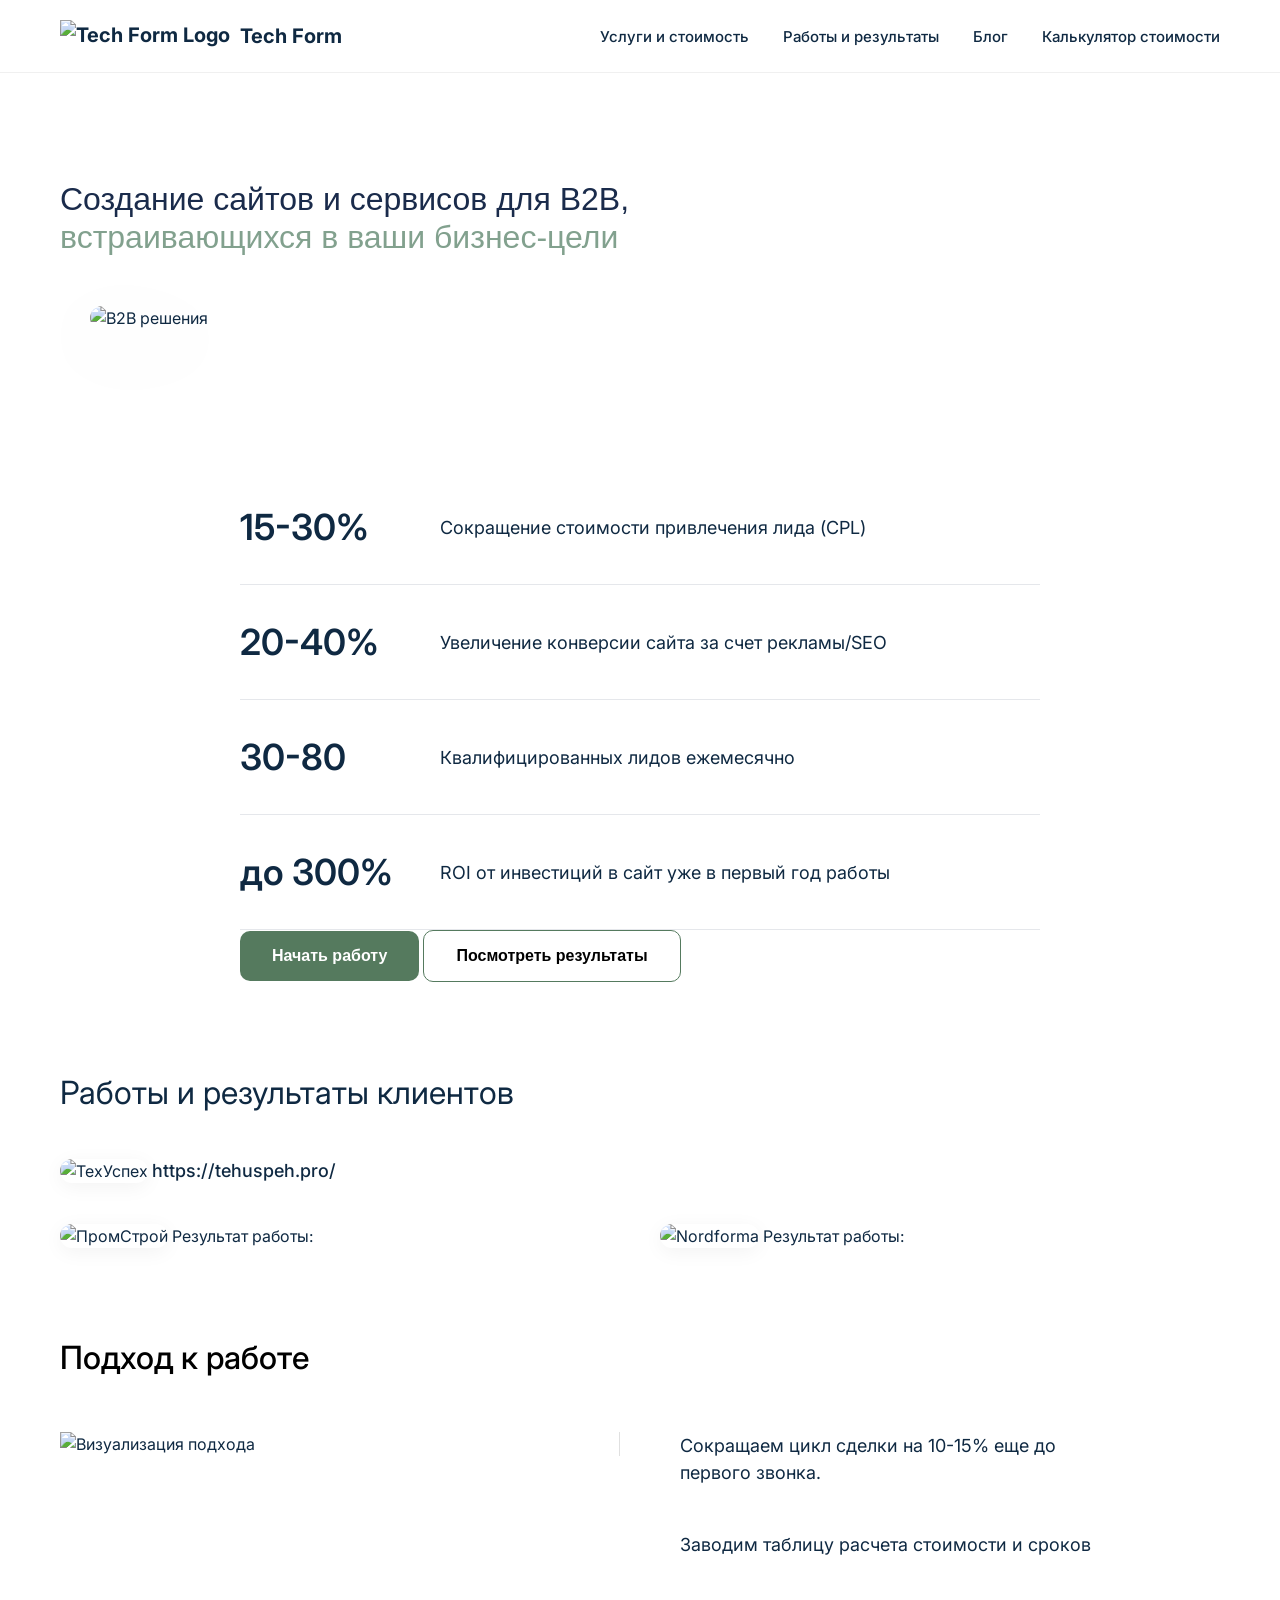
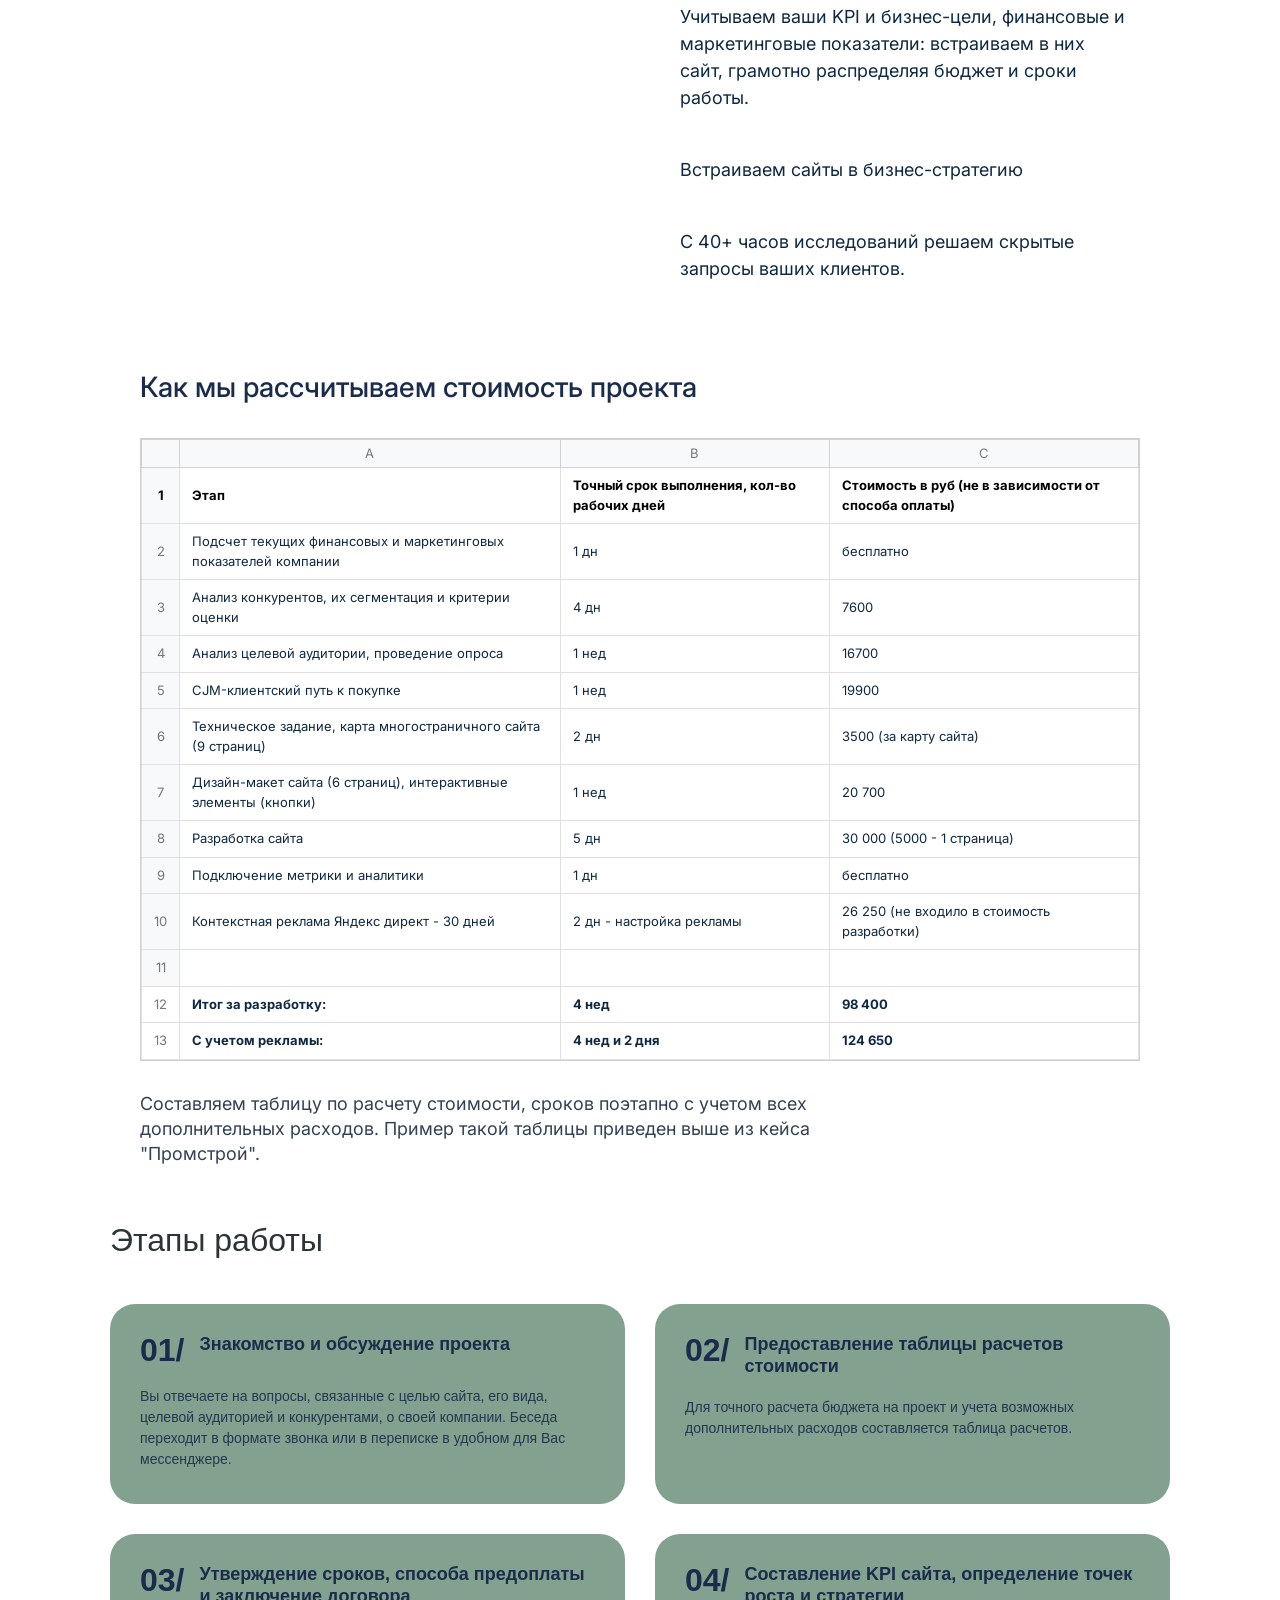
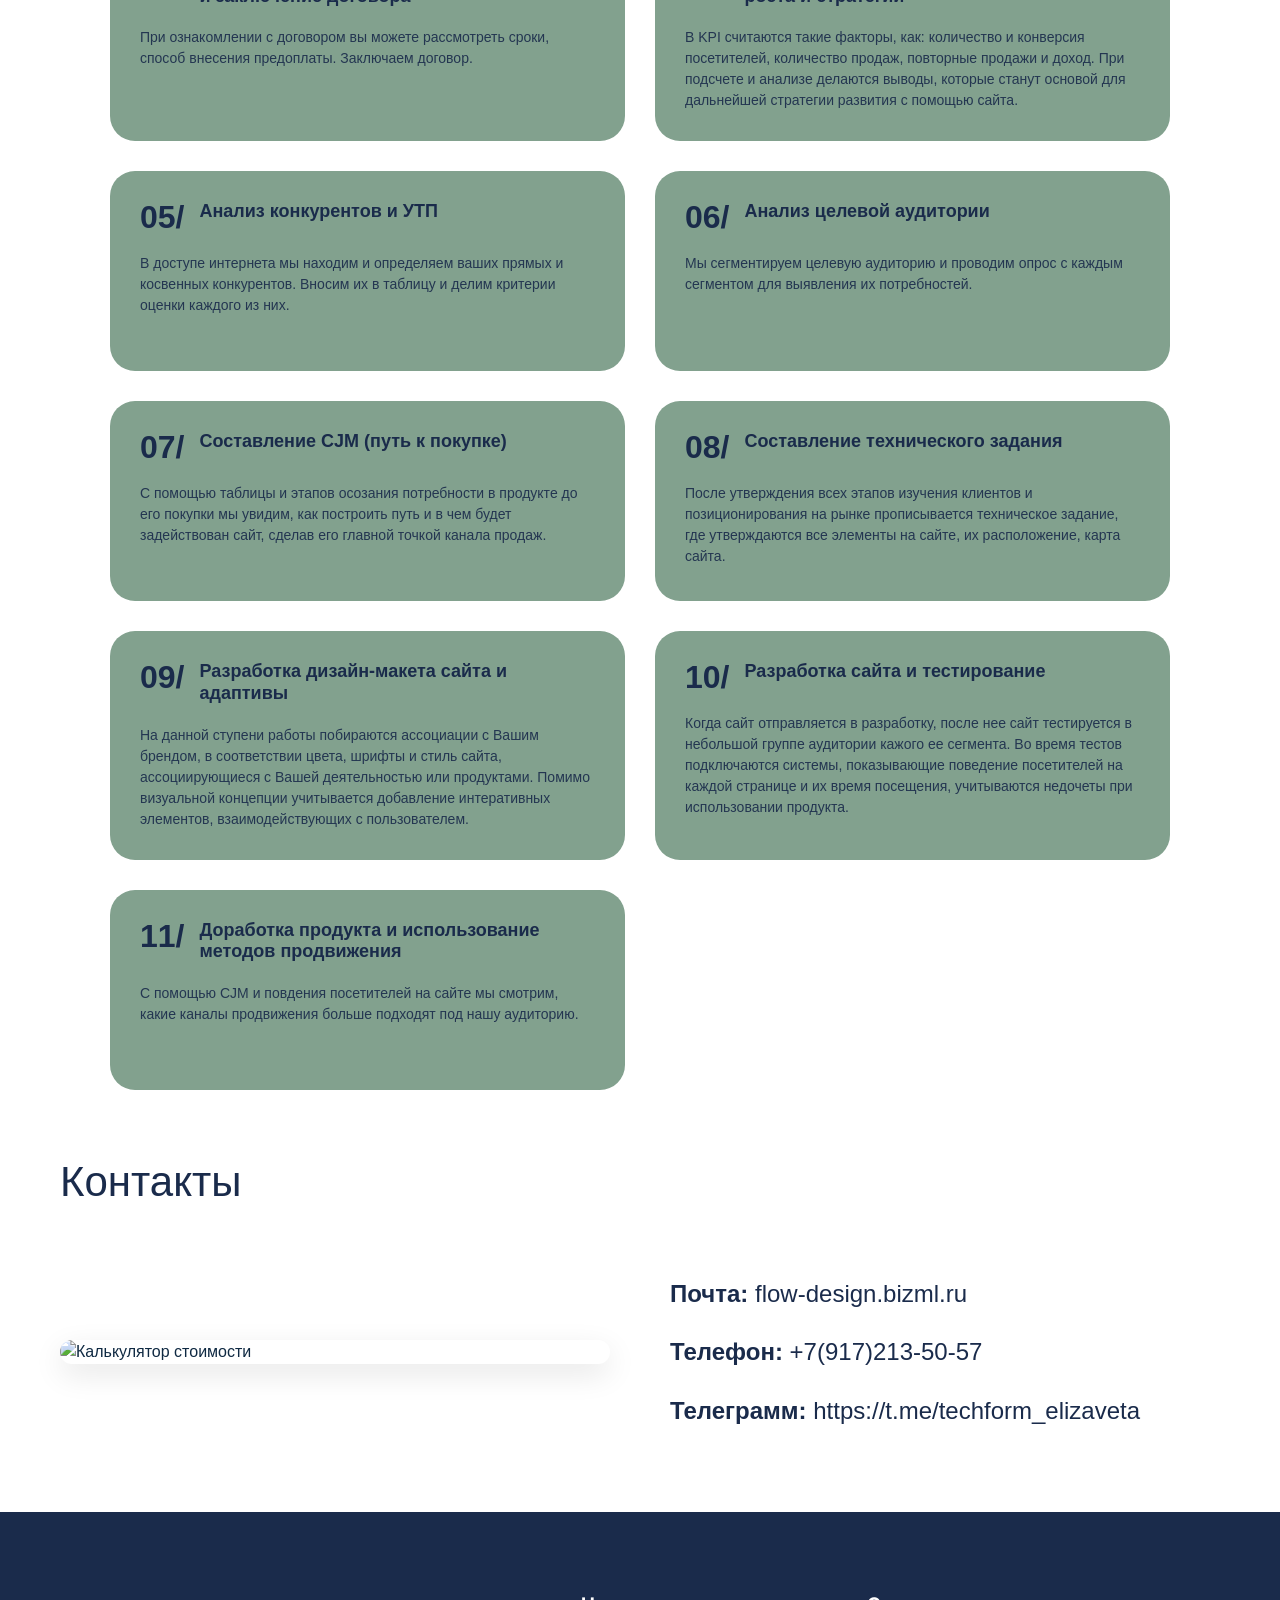
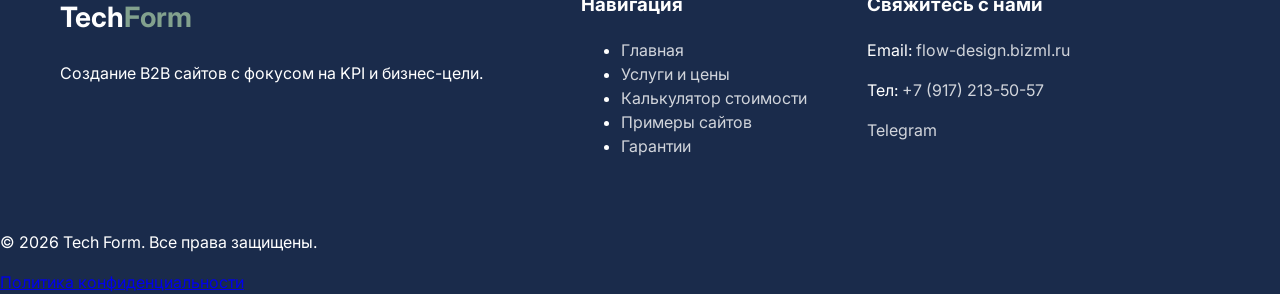
==== index.html @ 0932ffc0 "index.html" ====
<!DOCTYPE html>
<html lang="ru">
<head>
  <meta charset="UTF-8" />
  <meta name="viewport" content="width=device-width, initial-scale=1.0" />
  <meta name="description" content="Создание B2B сайтов с фокусом на KPI и бизнес-цели" />
  <title>Tech Form — B2B сайты</title>

  <!-- Шрифты -->
  <link href="https://fonts.googleapis.com/css2?family=Inter:wght@400;500;600;700&display=swap" (https://fonts.googleapis.com/css2?family=Inter:wght@400;500;600;700&display=swap") rel="stylesheet">

<style>

/* ============================= */
/* БАЗОВЫЕ СТИЛИ */
/* ============================= */

* {
    box-sizing: border-box;
} 

body {
    margin: 0;
    font-family: 'Inter', sans-serif;
    color: #0f2942;
    line-height: 1.5;
}

.container {
    max-width: 1200px;
    margin: 0 auto;
    padding: 0 20px;
}

/* ============================= */
/* HEADER */
/* ============================= */

.header {
    padding: 20px 0;
    border-bottom: 1px solid #f0f0f0;
}

.header-inner {
    display: flex;
    justify-content: space-between;
    align-items: center;
}

.logo {
    display: flex;
    align-items: center;
    gap: 10px;
    font-weight: 700;
    font-size: 20px;
}

.logo img {
    height: 32px;
}

.nav a {
    margin-left: 30px;
    text-decoration: none;
    color: #0f2942;
    font-size: 15px;
    font-weight: 500;
}

/* ============================= */
/* HERO */
/* ============================= */
/* Стили секции B2B */
.b2b-promo {
    padding: 80px 0;
    background-color: #ffffff; /* Чистый белый фон для акцента на контенте */
    text-align: left; /* Центрируем и текст, и картинку */
}

.container {
    max-width: 1200px;
    margin: 0 auto;
    padding: 0 20px;
}

/* Стили заголовка */
.b2b-title {
    font-family: 'Segoe UI', Roboto, Helvetica, Arial, sans-serif;
    font-size: 32px; /* Крупный, уверенный шрифт */
    font-weight: 400;
    line-height: 1.2;
    color: #1a2b4b; /* Наш основной темно-синий цвет */
    margin-bottom: 50px; /* Отступ до картинки */
    max-width: 1000px;
    
}

/* Выделение части заголовка цветом */
.b2b-title span {
    color: #82a18e; /* Акцентный приглушенный зеленый */
}

/* Контейнер для изображения */
.b2b-visual {
    width: 100%;
    max-width: 1100px;
    margin: 0 auto;
    /* Добавляем легкую анимацию появления */
    animation: fadeInUp 1s ease-out;
}

.b2b-visual img {
    width: 100%;
    height: auto;
    display: block;
    border-radius: 20px; /* Мягкое скругление углов */
    /* Эффект парения (по желанию) */
    filter: drop-shadow(0 20px 40px rgba(26, 43, 75, 0.1));
}

/* Анимация появления */
@keyframes fadeInUp {
    from {
        opacity: 0;
        transform: translateY(30px);
    }
    to {
        opacity: 1;
        transform: translateY(0);
    }
}

/* Адаптивность для планшетов и мобильных */
@media (max-width: 992px) {
    .b2b-title {
        font-size: 42px;
    }
}

@media (max-width: 768px) {
    .b2b-promo {
        padding: 50px 0;
    }
    
    .b2b-title {
        font-size: 30px;
        margin-bottom: 30px;
    }
    
    .b2b-visual {
        max-width: 100%;
    }
}


/* ============================= */
/* BUTTONS */
/* ============================= */

.btn {
    padding: 16px 32px;
    border-radius: 10px;
    font-size: 16px;
    font-weight: 600;
    cursor: pointer;
    border: none;
    transition: 0.3s;
}

.btn-primary {
    background-color: #557a5e;
    color: #fff;
}

.btn-secondary {
    background: transparent;
    border: 1px solid #557a5e;
}

.btn:hover {
    opacity: 0.9;
}

/* ============================= */
/* STATS */
/* ============================= */

.stats-block {
    padding: 60px 0;
}

.stats-container {
    max-width: 800px;
    margin: 0 auto;
}

.stats-item {
    display: flex;
    align-items: center;
    padding: 30px 0;
    border-bottom: 1px solid #e5e7eb;
}

.stats-value {
    flex: 0 0 200px;
    font-size: 36px;
    font-weight: 600;
}

.stats-text {
    font-size: 18px;
}

/* ============================= */
/* PORTFOLIO */
/* ============================= */

.portfolio-grid {
    display: grid;
    grid-template-columns: 1fr 1fr;
    gap: 40px;
}

.portfolio-item.full-width {
    grid-column: 1 / span 2;
}

.portfolio-item img {
    width: 100%;
    border-radius: 24px;
    box-shadow: 0 4px 20px rgba(0,0,0,0.05);
}

.portfolio-link {
    text-decoration: none;
    font-weight: 500;
    font-size: 18px;
    color: #0f2942;
}
.approach-section {
    max-width: 1200px;
    margin: 0 auto;
    padding: 60px 20px;
}

.main-title {
    font-size: 32px;
    font-weight: 500;
    margin-bottom: 50px;
    color: #000;
}

/* Контейнер для двух колонок */
.content-container {
    display: grid;
    grid-template-columns: 1fr 1fr; /* Две равные колонки */
    gap: 40px;
    align-items: start;
}

/* Стили левой стороны */
.image-side {
    position: relative;
    overflow: hidden;
    border-right: 1px solid #e0e0e0; /* Разделительная линия как на макете */
    padding-right: 40px;
}

.image-wrapper {
    width: 100%;
}

.image-wrapper img {
    width: 100%;
    height: auto;
    display: block;
    /* Так как исходное фото содержит и текст, и картинку, 
       в реальном проекте здесь был бы сложный коллаж из div-ов. 
       Здесь мы отображаем левую часть вашего кадра */
    object-fit: cover;
}

/* Стили правой стороны */
.text-side {
    display: flex;
    flex-direction: column;
    justify-content: flex-start;
    padding-left: 20px;
    gap: 45px; /* Отступы между блоками текста */
}

.text-item p {
    font-size: 18px;
    margin: 0;
    max-width: 450px;
}

/* Адаптивность для мобильных устройств */
@media (max-width: 768px) {
    .content-container {
        grid-template-columns: 1fr;
    }
    
    .image-side {
        border-right: none;
        border-bottom: 1px solid #e0e0e0;
        padding-right: 0;
        padding-bottom: 30px;
    }
    
    .text-side {
        padding-left: 0;
        padding-top: 20px;
    }
}
.price-calc-section {
    max-width: 1000px;
    margin: 0 auto;
}

.title {
    font-size: 28px;
    font-weight: 500;
    margin-bottom: 30px;
    color: #1a2b4b;
}

/* Обертка для таблицы с прокруткой на мобилках */
.table-wrapper {
    overflow-x: auto;
    margin-bottom: 30px;
    border: 1px solid #d1d1d1;
}

.google-sheet-table {
    width: 100%;
    border-collapse: collapse;
    font-size: 13px;
    background-color: #fff;
}

/* Стили заголовков (буквы A, B, C) */
.sheet-letters th {
    background-color: #f8f9fa;
    border: 1px solid #d1d1d1;
    color: #777;
    font-weight: normal;
    padding: 4px;
    text-align: center;
}

/* Номера строк слева */
.row-number {
    background-color: #f8f9fa;
    border: 1px solid #d1d1d1;
    color: #777;
    text-align: center;
    width: 30px;
}

/* Основные ячейки */
.google-sheet-table td {
    border: 1px solid #e0e0e0;
    padding: 8px 12px;
    vertical-align: middle;
}

/* Первая строка с заголовками этапов */
.header-row td {
    font-weight: bold;
    color: #000;
}

/* Пустая строка */
.empty-row td {
    height: 20px;
}

/* Строки с итогами */
.total-row td {
    background-color: #fff;
}

/* Нижний текст */
.description {
    font-size: 18px;
    line-height: 1.4;
    color: #334155;
    max-width: 700px;
}

/* Адаптивность */
@media (max-width: 600px) {
    .title {
        font-size: 22px;
    }
    .description {
        font-size: 16px;
    }
}
.work-steps {
    max-width: 1100px;
    margin: 50px auto;
    padding: 0 20px;
    font-family: 'Segoe UI', Roboto, sans-serif;
    color: #2d3436;
}

.section-title {
    font-size: 32px;
    font-weight: 400;
    margin-bottom: 40px;
}

/* Сетка карточек */
.steps-grid {
    display: grid;
    grid-template-columns: 1fr 1fr; /* 2 колонки */
    gap: 30px; /* Расстояние между карточками */
}

/* Стиль карточки */
.step-card {
    background-color: #82a18e; /* Цвет из макета */
    border-radius: 25px;
    padding: 30px;
    display: flex;
    flex-direction: column;
    min-height: 200px;
}

/* Заголовок внутри карточки (Номер + Текст) */
.step-header {
    display: flex;
    align-items: flex-start;
    gap: 15px;
    margin-bottom: 20px;
}
.step-number {
    font-size: 32px;
    font-weight: bold;
    line-height: 1;
    color: #1a2b4b; /* Темный цвет для номера */
}

.step-title {
    font-size: 18px;
    font-weight: bold;
    line-height: 1.2;
    margin: 0;
    color: #1a2b4b;
}

/* Описание внутри карточки */
.step-text {
    font-size: 14px;
    line-height: 1.5;
    margin: 0;
    color: #1a2b4b;
    opacity: 0.9;
}

/* Адаптивность для мобильных устройств */
@media (max-width: 850px) {
    .steps-grid {
        grid-template-columns: 1fr; /* 1 колонка на смартфонах */
        gap: 20px;
    }
    
    .section-title {
        font-size: 26px;
        text-align: center;
    }
}
/* ============================= */
/* FOOTER */
/* ============================= */

.main-footer {
    background: #1a2b4b;
    color: #fff;
    padding-top: 60px;
}

.footer-container {
    max-width: 1200px;
    margin: auto;
    padding: 0 20px 40px;
    display: grid;
    grid-template-columns: 2fr 1fr 1.5fr;
    gap: 50px;
}

.footer-logo {
    font-size: 28px;
    font-weight: bold;
}

.footer-logo span {
    color: #82a18e;
}

.footer-section a {
    color: #fff;
    text-decoration: none;
    opacity: 0.8;
}

.footer-section a:hover {
    opacity: 1;
    color: #82a18e;
}

/* ============================= */
/* АДАПТИВ */
/* ============================= */

@media (max-width: 992px) {

    .hero-inner {
        flex-direction: column;
        text-align: center;
    }

    .nav {
        display: none;
    }

    .stats-item {
        flex-direction: column;
        align-items: flex-start;
    }

    .portfolio-grid {
        grid-template-columns: 1fr;
    }

    .portfolio-item.full-width {
        grid-column: auto;
    }

    .footer-container {
        grid-template-columns: 1fr;
        text-align: center;
    }
}
.contacts {
    max-width: 1200px;
    margin: 60px auto;
    padding: 0 20px;
    font-family: 'Segoe UI', Roboto, Helvetica, Arial, sans-serif;
}

/* Заголовок "Контакты" */
.contacts-title {
    font-size: 42px;
    font-weight: 500;
    color: #1a2b4b; /* Темно-синий цвет из макета */
    margin-bottom: 40px;
}

/* Контейнер для фото и текста */
.contacts-container {
    display: flex;
    align-items: center; /* Центрирование по вертикали */
    gap: 60px; /* Расстояние между картинкой и текстом */
}

/* Стили для изображения */
.contacts-image {
    flex: 1; /* Занимает 50% ширины */
}

.contacts-image img {
    width: 100%;
    max-width: 550px;
    height: auto;
    display: block;
    border-radius: 30px; /* Скругление углов как на макете */
    box-shadow: 0 10px 30px rgba(0,0,0,0.1); /* Легкая тень */
}

/* Стили для текстовой части */
.contacts-info {
    flex: 1; /* Занимает 50% ширины */
}

.contacts-info p {
    font-size: 24px;
    color: #1a2b4b;
    margin-bottom: 25px;
    line-height: 1.4;
}

/* Стили ссылок */
.contacts-info a {
    color: #1a2b4b;
    text-decoration: none;
    transition: opacity 0.3s;
}

.contacts-info a:hover {
    opacity: 0.7;
}

/* Адаптивность для мобильных устройств */
@media (max-width: 992px) {
    .contacts-container {
        flex-direction: column; /* Элементы встают друг под другом */
        align-items: flex-start;
        gap: 30px;
    }

    .contacts-title {
        font-size: 32px;
        margin-bottom: 20px;
    }

    .contacts-info p {
        font-size: 18px;
        margin-bottom: 15px;
    }
}
</style>
</head>
<body>

<header class="header">
  <div class="container header-inner">
    <div class="logo">
      <!-- Замените на реальный путь к логотипу -->
      <img src="https://res.cloudinary.com/dcettbtpr/image/upload/v1772546565/%D0%BB%D0%BE%D0%B3%D0%BE%D1%82%D0%B8%D0%BF_kzonym.png" alt="Tech Form Logo">
      <span>Tech Form</span>
    </div>

    <nav class="nav">
      <a href="#">Услуги и стоимость</a>
      <a href="#">Работы и результаты</a>
      <a href="#">Блог</a>
      <a href="#">Калькулятор стоимости</a>
    </nav>
  </div>
</header>
<main>
  <section class="b2b-promo">
    <div class="container">
        <!-- Заголовок блока -->
        <h1 class="b2b-title">
            Создание сайтов и сервисов для B2B, <br> 
            <span>встраивающихся в ваши бизнес-цели</span>
        </h1>
        
        <!-- Изображение под заголовком -->
        <div class="b2b-visual">
            <img src="https://res.cloudinary.com/dcettbtpr/image/upload/v1772542894/Frame_220_wpktyg.png" alt="B2B решения">
        </div>
    </div>
</section>

  <section class="stats-block">
    <div class="container">
      <div class="stats-container">
        <div class="stats-item">
          <div class="stats-value">15-30%</div>
          <div class="stats-text">Сокращение стоимости привлечения лида (CPL)</div>
        </div>

        <div class="stats-item">
          <div class="stats-value">20-40%</div>
          <div class="stats-text">Увеличение конверсии сайта за счет рекламы/SEO</div>
        </div>

        <div class="stats-item">
          <div class="stats-value">30-80</div>
          <div class="stats-text">Квалифицированных лидов ежемесячно</div>
        </div>

        <div class="stats-item">
          <div class="stats-value">до 300%</div>
          <div class="stats-text">ROI от инвестиций в сайт уже в первый год работы</div>
        </div>

        <div class="stats-buttons">
          <button class="btn btn-primary">Начать работу</button>
          <button class="btn btn-secondary">Посмотреть результаты</button>
        </div>
      </div>
    </div>
  </section>
  <section class="container">
  <h2 class="section-title">Работы и результаты клиентов</h2>

  <div class="portfolio-grid">
    
    <!-- Верхний блок (большой) -->
    <div class="portfolio-item full-width">
      <img src="https://res.cloudinary.com/dcettbtpr/image/upload/v1772563308/2026-02-24_01-57-42_1_aekk8r.png" alt="ТехУспех">
      <a href="https://tehuspeh.pro/" class="portfolio-link" target="_blank">https://tehuspeh.pro/</a>
    </div>

    <!-- Нижний левый блок -->
    <div class="portfolio-item">
      <img src="https://res.cloudinary.com/dcettbtpr/image/upload/v1772563663/MacBook_Pro_14__-_53_1_v68zwi.png" alt="ПромСтрой">
      <span class="result-label">Результат работы:</span>
    </div>

    <!-- Нижний правый блок -->
    <div class="portfolio-item">
      <img src="https://res.cloudinary.com/dcettbtpr/image/upload/v1772563764/MacBook_Pro_14__-_56_1_sxn89d.png" alt="Nordforma">
      <span class="result-label">Результат работы:</span>
    </div>

  </div>
</section>
<section class="approach-section">
        <h1 class="main-title">Подход к работе</h1>
        
        <div class="content-container">
            <!-- Левая колонка с визуализацией (используем ваше изображение) -->
            <div class="image-side">
                <div class="image-wrapper">
                    <img src="https://res.cloudinary.com/dcettbtpr/image/upload/v1772564915/Frame_213_sbsipi.png" alt="Визуализация подхода">
                </div>
            </div>

            <!-- Правая колонка с текстом -->
            <div class="text-side">
                <div class="text-item">
                    <p>Сокращаем цикл сделки на 10-15% еще до первого звонка.</p>
                </div>
                
                <div class="text-item">
                    <p>Заводим таблицу расчета стоимости и сроков</p>
                </div>
                
                <div class="text-item">
                    <p>Учитываем ваши KPI и бизнес-цели, финансовые и маркетинговые показатели: встраиваем в них сайт, грамотно распределяя бюджет и сроки работы.</p>
                </div>
                
                <div class="text-item">
                    <p>Встраиваем сайты в бизнес-стратегию</p>
                </div>
                
                <div class="text-item">
                    <p>С 40+ часов исследований решаем скрытые запросы ваших клиентов.</p>
                </div>
            </div>
        </div>
    </section>
    <section class="price-calc-section">
        <h2 class="title">Как мы рассчитываем стоимость проекта</h2>

        <div class="table-wrapper">
            <table class="google-sheet-table">
                <thead>
                    <tr class="sheet-letters">
                        <th class="row-number"></th>
                        <th>A</th>
                        <th>B</th>
                        <th>C</th>
                    </tr>
                </thead>
                <tbody>
                    <tr class="header-row">
                        <td class="row-number">1</td>
                        <td>Этап</td>
                        <td>Точный срок выполнения, кол-во рабочих дней</td>
                        <td>Стоимость в руб (не в зависимости от способа оплаты)</td>
                    </tr>
                    <tr>
                        <td class="row-number">2</td>
                        <td>Подсчет текущих финансовых и маркетинговых показателей компании</td>
                        <td>1 дн</td>
                        <td>бесплатно</td>
                    </tr>
                    <tr>
                        <td class="row-number">3</td>
                        <td>Анализ конкурентов, их сегментация и критерии оценки</td>
                        <td>4 дн</td>
                        <td>7600</td>
                    </tr>
                    <tr>
                        <td class="row-number">4</td>
                        <td>Анализ целевой аудитории, проведение опроса</td>
                        <td>1 нед</td>
                        <td>16700</td>
                    </tr>
                    <tr>
                        <td class="row-number">5</td>
                        <td>CJM-клиентский путь к покупке</td>
                        <td>1 нед</td>
                        <td>19900</td>
                    </tr>
                    <tr>
                        <td class="row-number">6</td>
                        <td>Техническое задание, карта многостраничного сайта (9 страниц)</td>
                        <td>2 дн</td>
                        <td>3500 (за карту сайта)</td>
                    </tr>
                    <tr>
                        <td class="row-number">7</td>
                        <td>Дизайн-макет сайта (6 страниц), интерактивные элементы (кнопки)</td>
                        <td>1 нед</td>
                        <td>20 700</td>
                    </tr>
                    <tr>
                        <td class="row-number">8</td>
                        <td>Разработка сайта</td>
                        <td>5 дн</td>
                        <td>30 000 (5000 - 1 страница)</td>
                    </tr>
                    <tr>
                        <td class="row-number">9</td>
                        <td>Подключение метрики и аналитики</td>
                        <td>1 дн</td>
                        <td>бесплатно</td>
                    </tr>
                    <tr>
                        <td class="row-number">10</td>
                        <td>Контекстная реклама Яндекс директ - 30 дней</td>
                        <td>2 дн - настройка рекламы</td>
                        <td>26 250 (не входило в стоимость разработки)</td>
                    </tr>
                    <tr class="empty-row">
                        <td class="row-number">11</td>
                        <td></td>
                      <td></td>
                        <td></td>
                    </tr>
                    <tr class="total-row">
                        <td class="row-number">12</td>
                        <td><strong>Итог за разработку:</strong></td>
                        <td><strong>4 нед</strong></td>
                        <td><strong>98 400</strong></td>
                    </tr>
                    <tr class="total-row">
                        <td class="row-number">13</td>
                        <td><strong>С учетом рекламы:</strong></td>
                        <td><strong>4 нед и 2 дня</strong></td>
                        <td><strong>124 650</strong></td>
                    </tr>
                </tbody>
            </table>
        </div>

        <p class="description">
            Составляем таблицу по расчету стоимости, сроков поэтапно с учетом всех дополнительных расходов. 
            Пример такой таблицы приведен выше из кейса "Промстрой".
        </p>
    </section>
    <section class="work-steps">
    <h2 class="section-title">Этапы работы</h2>
    
    <div class="steps-grid">
        <!-- Карточка 01 -->
        <div class="step-card">
            <div class="step-header">
                <span class="step-number">01/</span>
                <h3 class="step-title">Знакомство и обсуждение проекта</h3>
            </div>
            <p class="step-text">Вы отвечаете на вопросы, связанные с целью сайта, его вида, целевой аудиторией и конкурентами, о своей компании. Беседа переходит в формате звонка или в переписке в удобном для Вас мессенджере.</p>
        </div>

        <!-- Карточка 02 -->
        <div class="step-card">
            <div class="step-header">
                <span class="step-number">02/</span>
                <h3 class="step-title">Предоставление таблицы расчетов стоимости</h3>
            </div>
            <p class="step-text">Для точного расчета бюджета на проект и учета возможных дополнительных расходов составляется таблица расчетов.</p>
        </div>

        <!-- Карточка 03 -->
        <div class="step-card">
            <div class="step-header">
                <span class="step-number">03/</span>
                <h3 class="step-title">Утверждение сроков, способа предоплаты и заключение договора</h3>
            </div>
            <p class="step-text">При ознакомлении с договором вы можете рассмотреть сроки, способ внесения предоплаты. Заключаем договор.</p>
        </div>

        <!-- Карточка 04 -->
        <div class="step-card">
            <div class="step-header">
                <span class="step-number">04/</span>
                <h3 class="step-title">Составление KPI сайта, определение точек роста и стратегии</h3>
            </div>
            <p class="step-text">В KPI считаются такие факторы, как: количество и конверсия посетителей, количество продаж, повторные продажи и доход. При подсчете и анализе делаются выводы, которые станут основой для дальнейшей стратегии развития с помощью сайта.</p>
        </div>

        <!-- Добавьте остальные карточки (05-12) по аналогии -->
        <div class="step-card">
            <div class="step-header">
                <span class="step-number">05/</span>
                <h3 class="step-title">Анализ конкурентов и УТП</h3>
            </div>
            <p class="step-text">В доступе интернета мы находим и определяем ваших прямых и косвенных конкурентов. Вносим их в таблицу и делим критерии оценки каждого из них.</p>
        </div>

        <div class="step-card">
            <div class="step-header">
                <span class="step-number">06/</span>
                <h3 class="step-title">Анализ целевой аудитории</h3>
            </div>
            <p class="step-text">Мы сегментируем целевую аудиторию и проводим опрос с каждым сегментом для выявления их потребностей.</p>
        </div>
      <div class="step-card">
            <div class="step-header">
                <span class="step-number">07/</span>
                <h3 class="step-title">Составление CJM (путь к покупке)</h3>
            </div>
            <p class="step-text">С помощью таблицы и этапов осозания потребности в продукте до его покупки мы увидим, как построить путь и в чем будет задействован сайт, сделав его главной точкой канала продаж.</p>
        </div>
      <div class="step-card">
            <div class="step-header">
                <span class="step-number">08/</span>
                <h3 class="step-title">Составление технического задания</h3>
            </div>
            <p class="step-text">После утверждения всех этапов изучения клиентов и позиционирования на рынке прописывается техническое задание, где утверждаются все элементы на сайте, их расположение, карта сайта.</p>
        </div>
      <div class="step-card">
            <div class="step-header">
                <span class="step-number">09/</span>
                <h3 class="step-title">Разработка дизайн-макета сайта и адаптивы</h3>
            </div>
            <p class="step-text">На данной ступени работы побираются ассоциации с Вашим брендом, в соответствии цвета, шрифты и стиль сайта, ассоциирующиеся с Вашей деятельностью или продуктами. Помимо визуальной концепции учитывается добавление интеративных элементов, взаимодействующих с пользователем.</p>
        </div>
      <div class="step-card">
            <div class="step-header">
                <span class="step-number">10/</span>
                <h3 class="step-title">Разработка сайта и тестирование</h3>
            </div>
            <p class="step-text">Когда сайт отправляется в разработку, после нее сайт тестируется в небольшой группе аудитории кажого ее сегмента. Во время тестов подключаются системы, показывающие поведение посетителей на каждой странице и их время посещения, учитываются недочеты при использовании продукта.</p>
        </div>
      <div class="step-card">
            <div class="step-header">
                <span class="step-number">11/</span>
                <h3 class="step-title">Доработка продукта и использование методов продвижения </h3>
            </div>
            <p class="step-text">С помощью CJM и повдения посетителей на сайте мы смотрим, какие каналы продвижения больше подходят под нашу аудиторию. </p>
        </div>

    </div>
</section>

<section class="contacts">
    <h2 class="contacts-title">Контакты</h2>
    
    <div class="contacts-container">
        <!-- Левая часть: Изображение -->
        <div class="contacts-image">
            <img src="https://res.cloudinary.com/dcettbtpr/image/upload/v1772567552/Rectangle_246_j0pakk.png" alt="Калькулятор стоимости">
        </div>

        <!-- Правая часть: Текст -->
        <div class="contacts-info">
            <p><strong>Почта:</strong> <a href="mailto:flow-design.bizml.ru">flow-design.bizml.ru</a></p>
            <p><strong>Телефон:</strong> <a href="tel:+79172135057">+7(917)213-50-57</a></p>
            <p><strong>Телеграмм:</strong> <a href="https://t.me/techform_elizaveta" target="_blank">https://t.me/techform_elizaveta</a></p>
        </div>
    </div>
</section>


</main>

<footer class="main-footer">
    <div class="footer-container">
        <!-- Блок 1: Логотип и описание -->
        <div class="footer-section brand">
            <h2 class="footer-logo">Tech<span>Form</span></h2>
            <p class="footer-description">
                Создание B2B сайтов с фокусом на KPI и бизнес-цели.
            </p>
        </div>

        <!-- Блок 2: Навигация -->
        <div class="footer-section links">
            <h3>Навигация</h3>
            <ul>
                <li><a href="#">Главная</a></li>
                <li><a href="#">Услуги и цены</a></li>
                <li><a href="#">Калькулятор стоимости</a></li>
                <li><a href="#">Примеры сайтов</a></li>
                <li><a href="#">Гарантии</a></li>
            </ul>
        </div>

        <!-- Блок 3: Контакты -->
        <div class="footer-section contacts-footer">
            <h3>Свяжитесь с нами</h3>
            <p>Email: <a href="mailto:flow-design.bizml.ru">flow-design.bizml.ru</a></p>
            <p>Тел: <a href="tel:+79172135057">+7 (917) 213-50-57</a></p>
            <div class="social-links">
                <a href="https://t.me/techform_elizaveta" class="social-btn">Telegram</a>
            </div>
        </div>
    </div>

    <!-- Нижняя полоса: Копирайт -->
    <div class="footer-bottom">
        <div class="footer-bottom-container">
            <p>&copy; 2026 Tech Form. Все права защищены.</p>
            <div class="legal-links">
                <a href="#">Политика конфиденциальности</a>
            </div>
        </div>
    </div>
</footer>


</body>
</html>
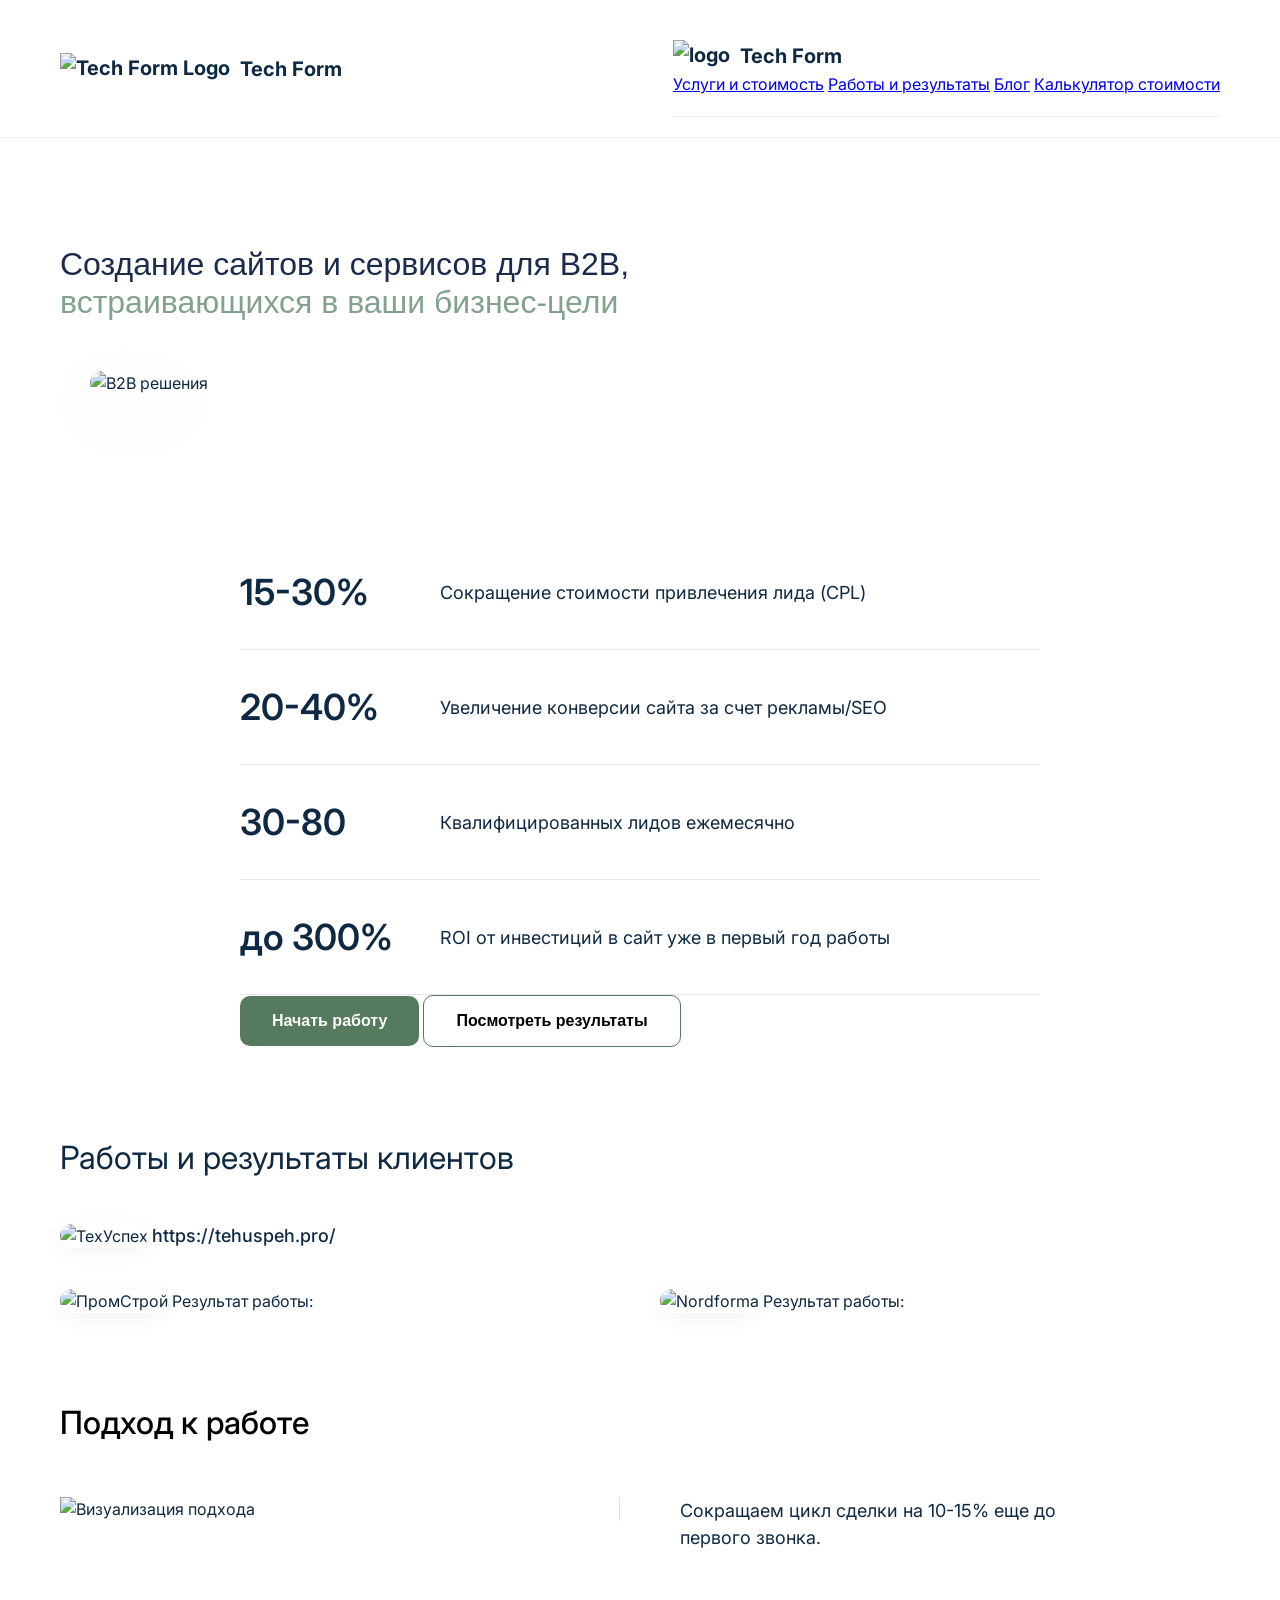
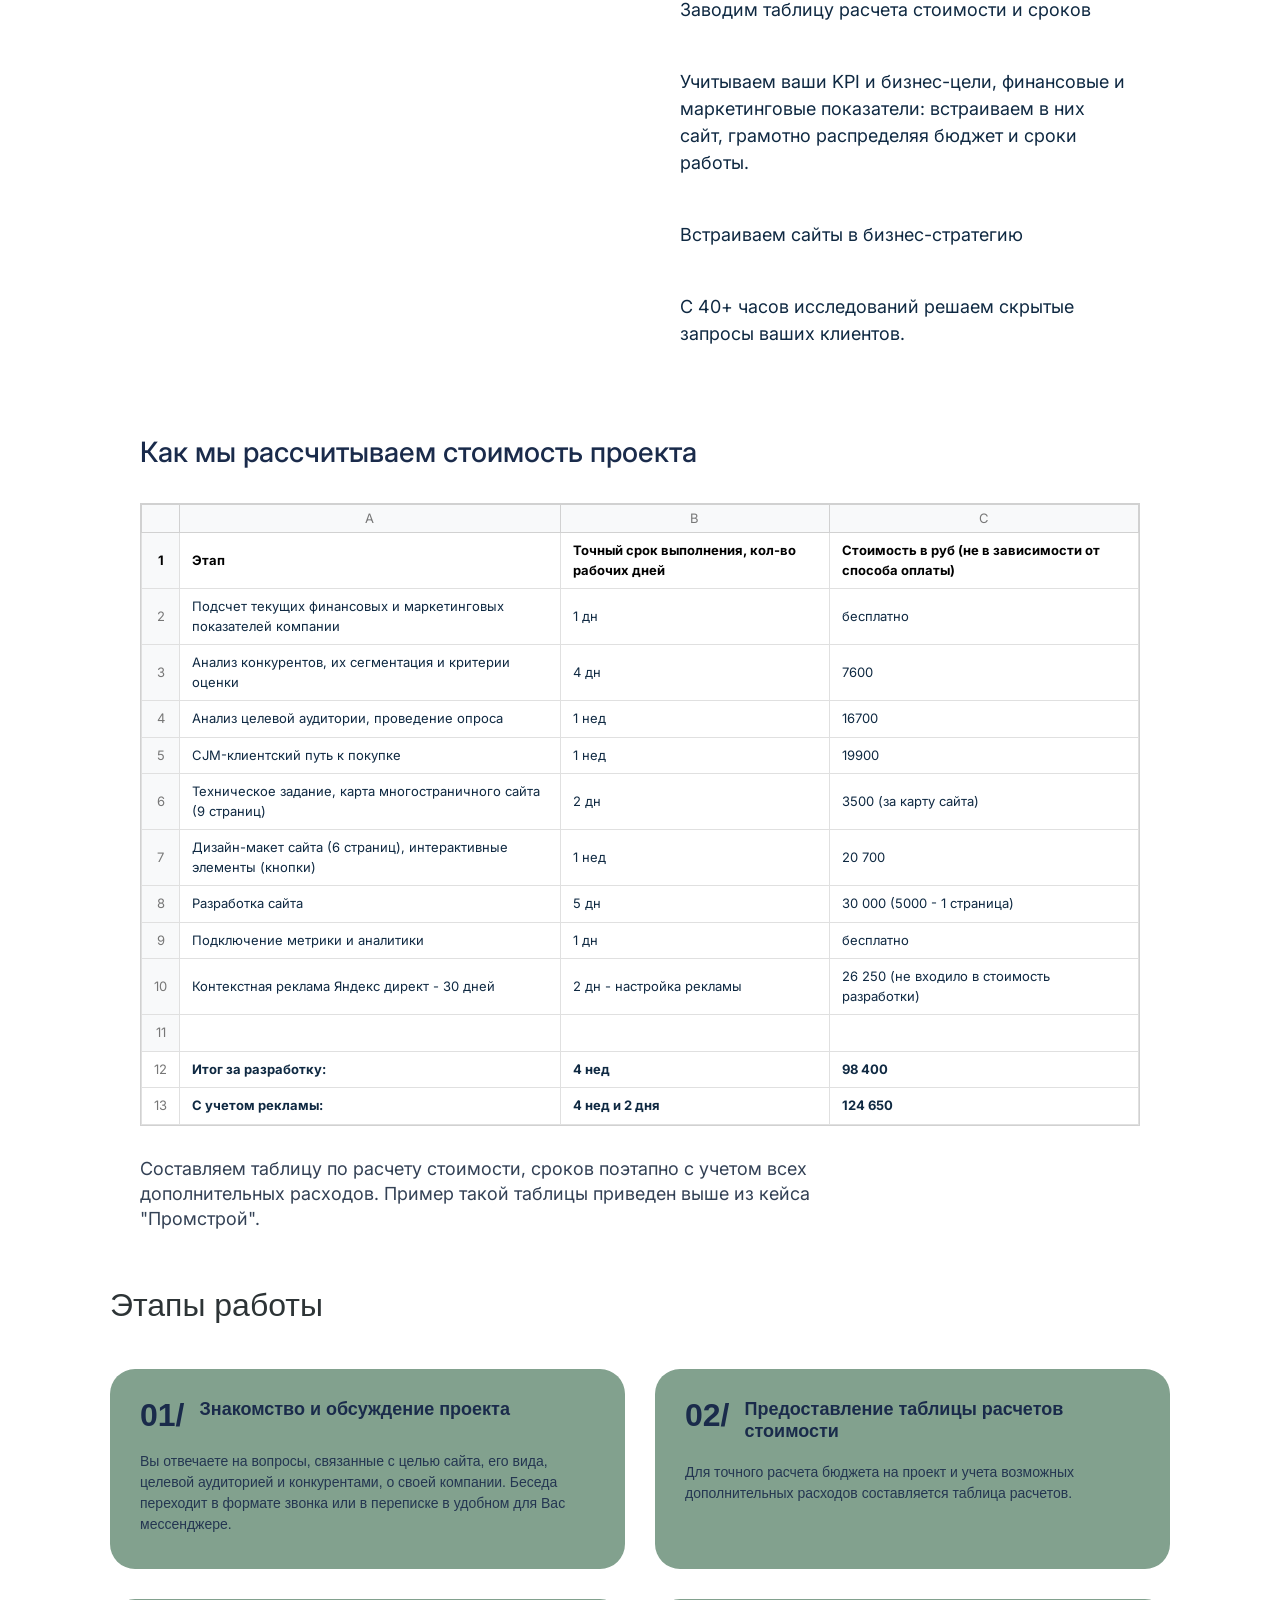
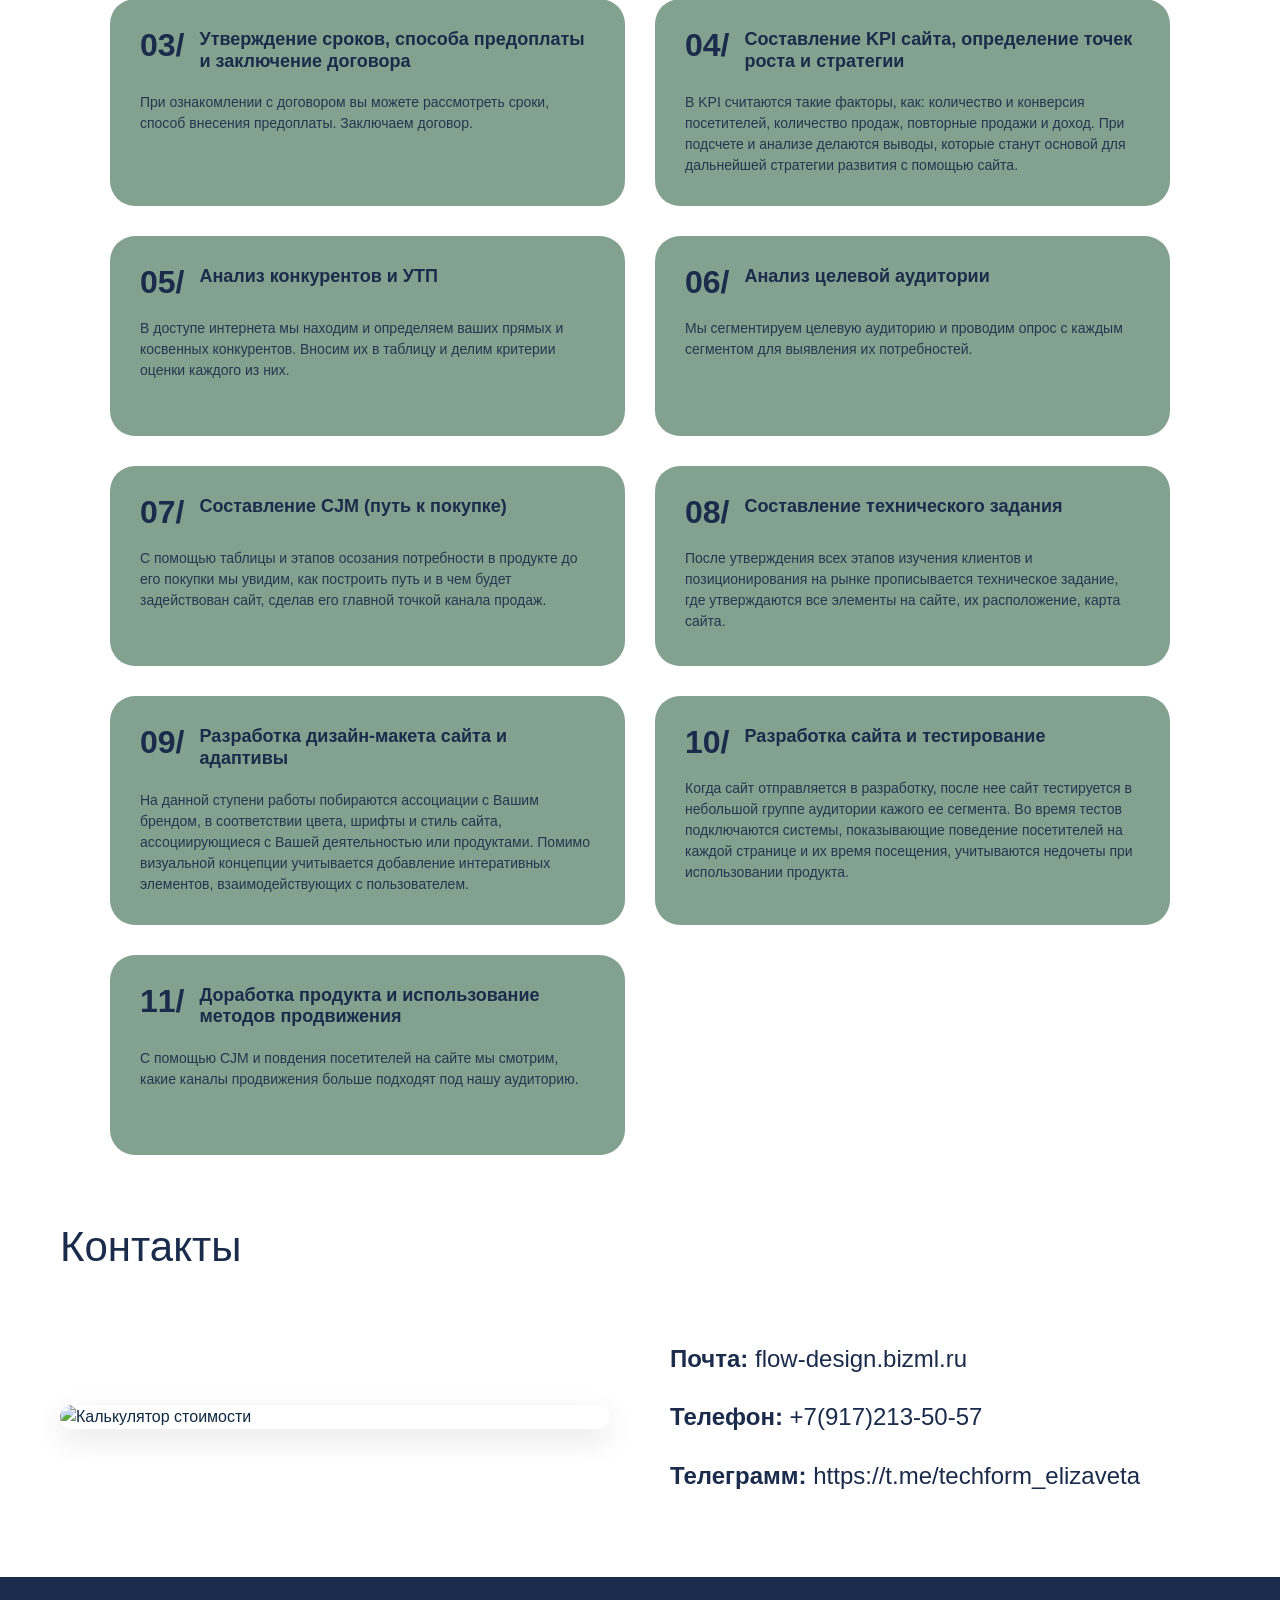
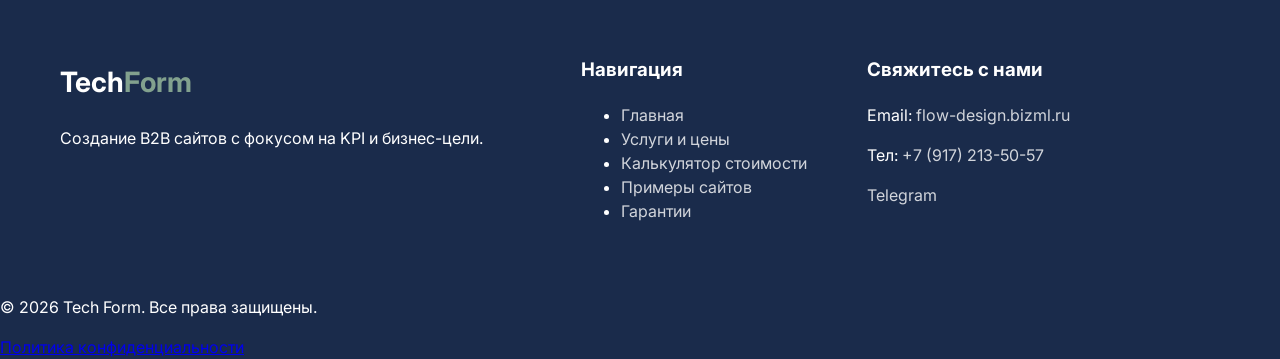
==== commit 303ddfd9: "index.html" ====
--- a/index.html
+++ b/index.html
@@ -106,8 +106,7 @@
     width: 100%;
     max-width: 1100px;
     margin: 0 auto;
-    /* Добавляем легкую анимацию появления */
-    animation: fadeInUp 1s ease-out;
+  
 }
 
 .b2b-visual img {
@@ -119,17 +118,7 @@
     filter: drop-shadow(0 20px 40px rgba(26, 43, 75, 0.1));
 }
 
-/* Анимация появления */
-@keyframes fadeInUp {
-    from {
-        opacity: 0;
-        transform: translateY(30px);
-    }
-    to {
-        opacity: 1;
-        transform: translateY(0);
-    }
-}
+
 
 /* Адаптивность для планшетов и мобильных */
 @media (max-width: 992px) {
@@ -634,12 +623,22 @@
       <span>Tech Form</span>
     </div>
 
-    <nav class="nav">
-      <a href="#">Услуги и стоимость</a>
-      <a href="#">Работы и результаты</a>
-      <a href="#">Блог</a>
-      <a href="#">Калькулятор стоимости</a>
-    </nav>
+     <!-- Навигация -->
+    <header class="header">
+        <nav class="nav-container">
+            <div class="logo">
+                <img src="https://via.placeholder.com/24" alt="logo">
+                <span>Tech Form</span>
+            </div>
+            <div class="nav-links">
+                <a href="#services">Услуги и стоимость</a>
+                <a href="#">Работы и результаты</a>
+                <a href="#">Блог</a>
+                <a href="#">Калькулятор стоимости</a>
+            </div>
+        </nav>
+    </header>
+
   </div>
 </header>
 <main>
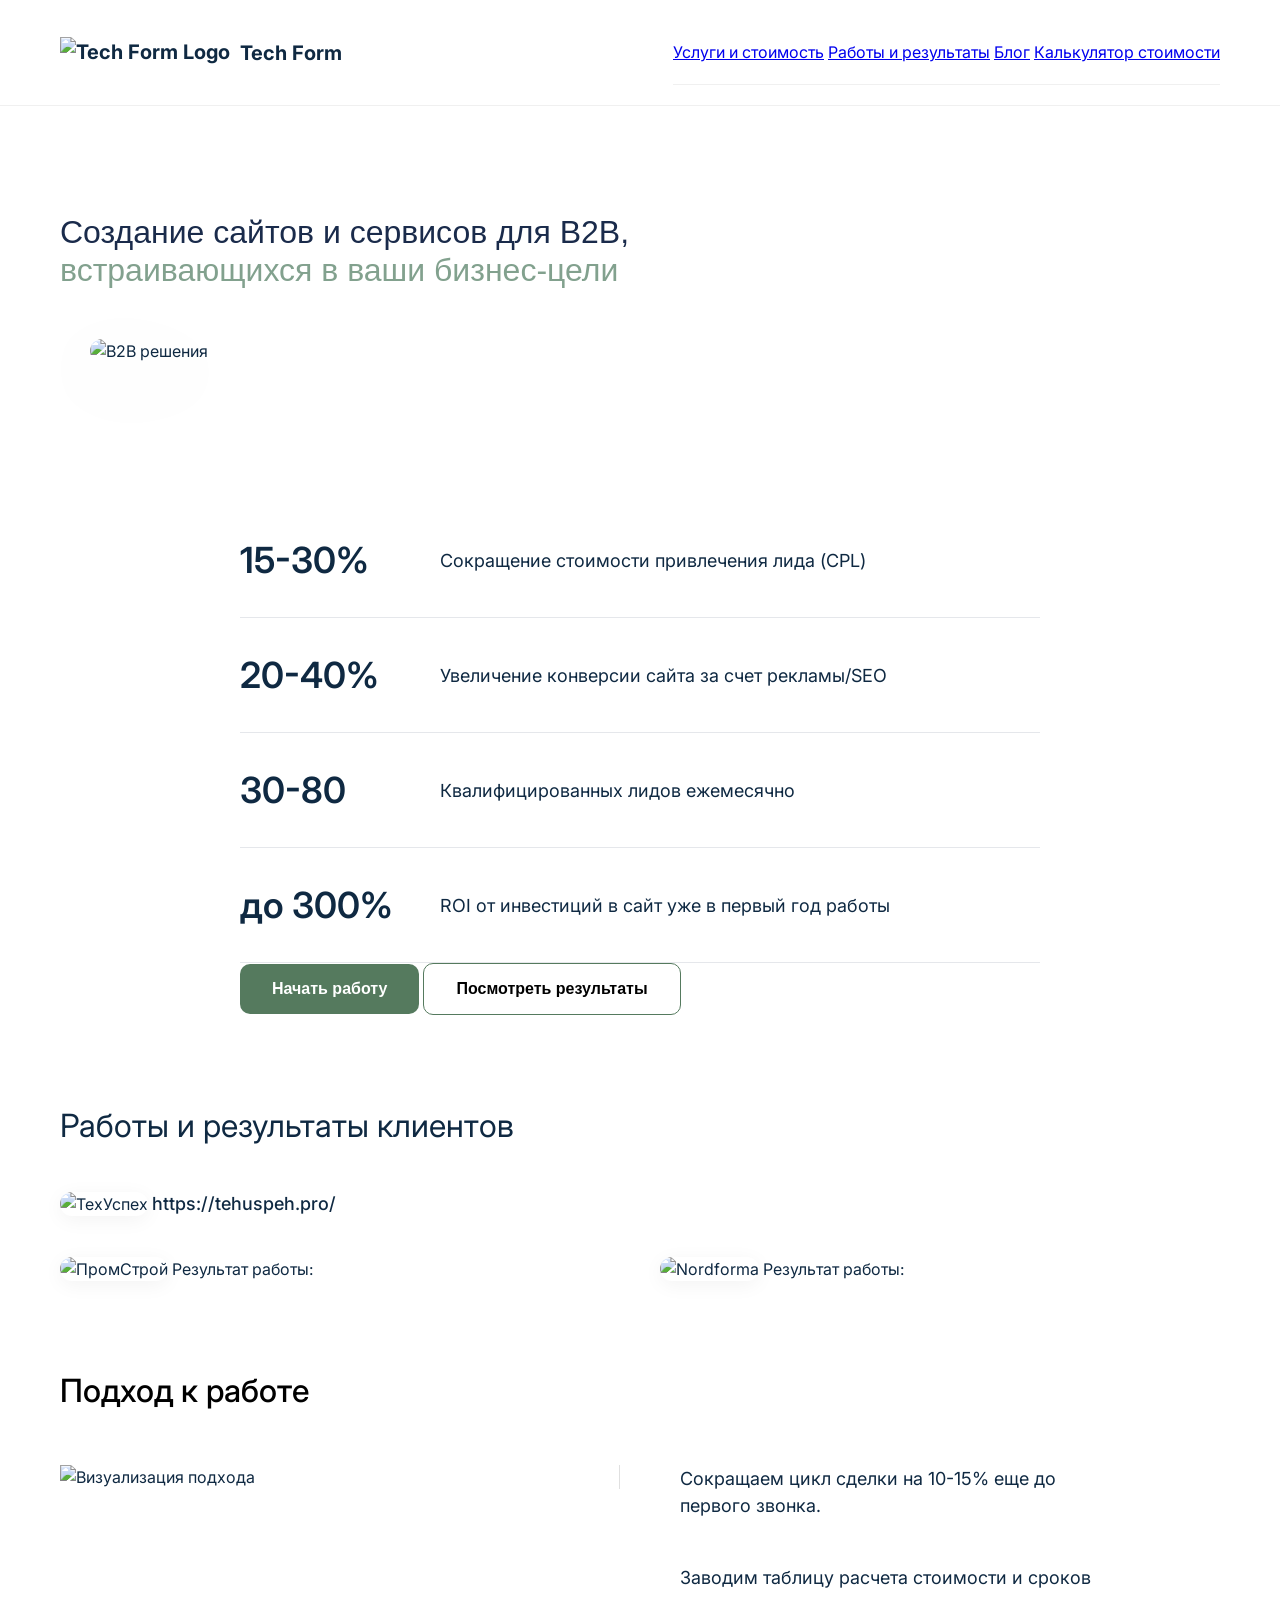
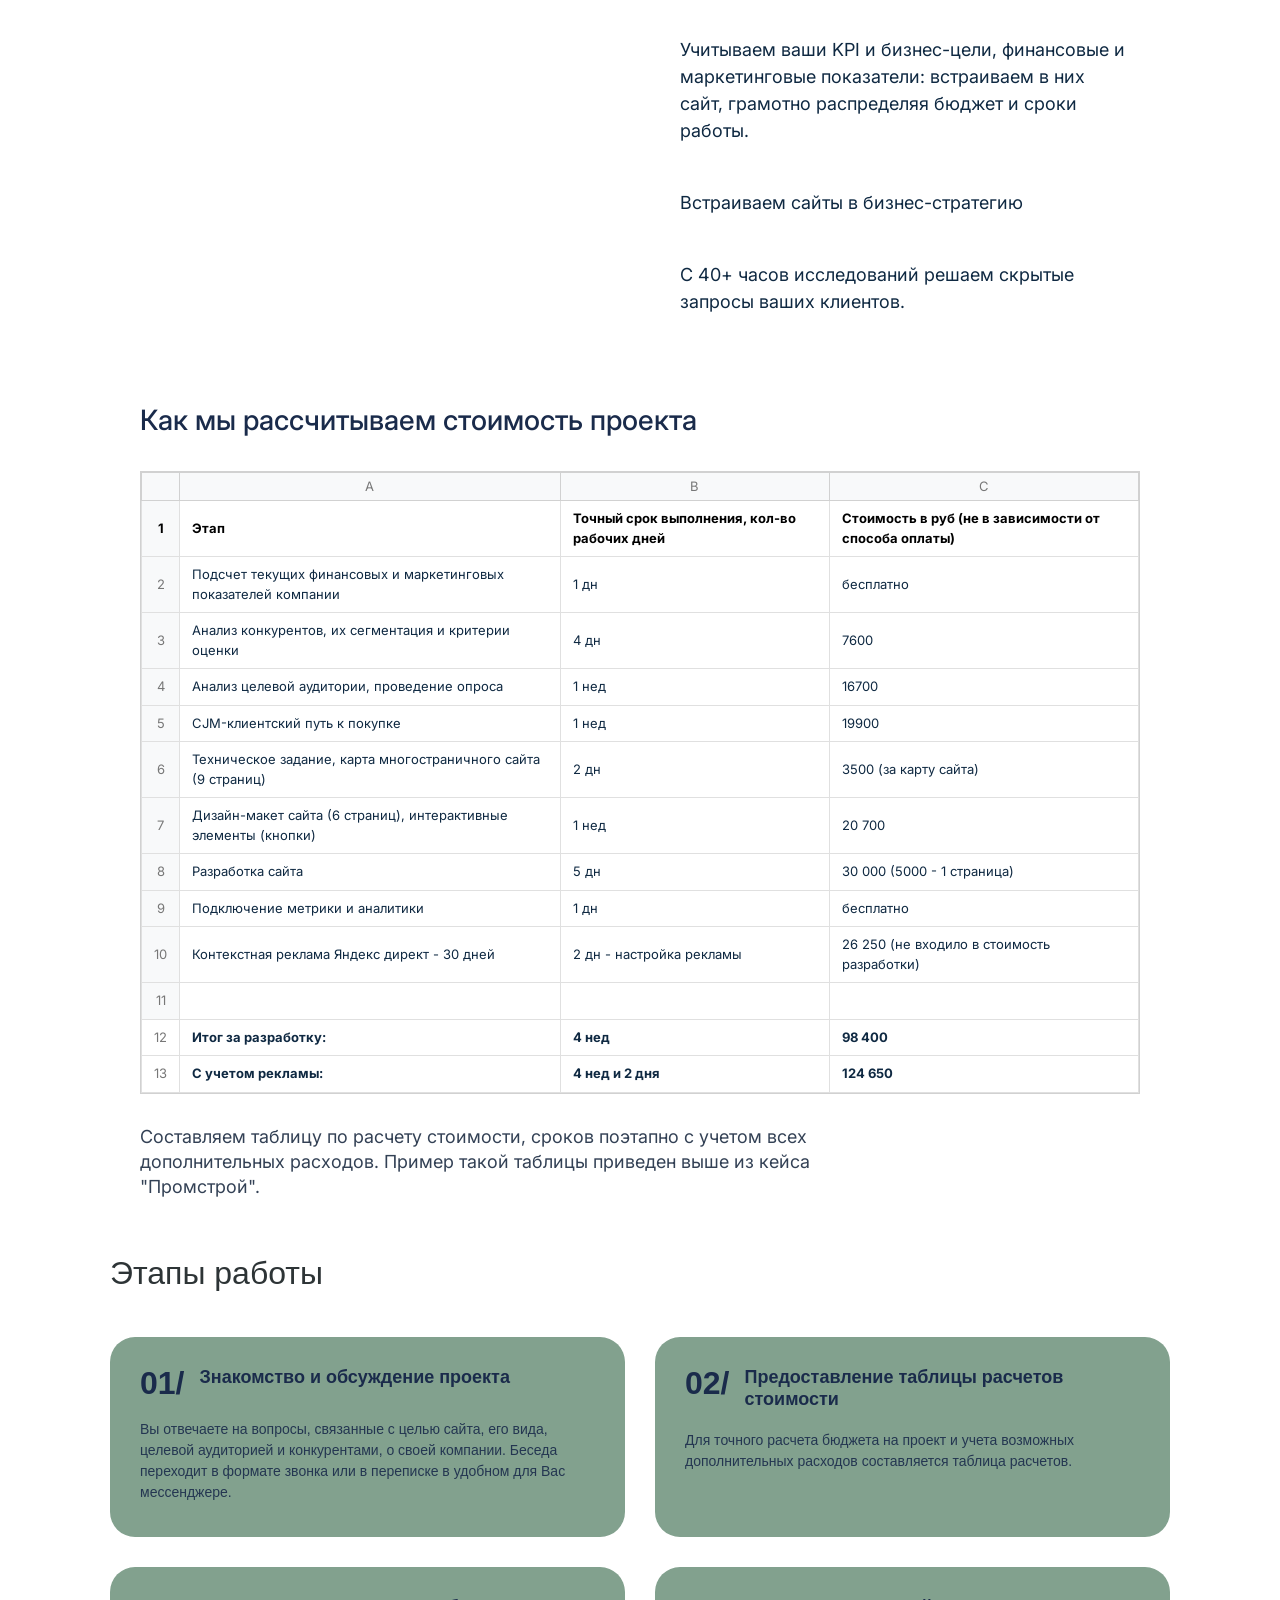
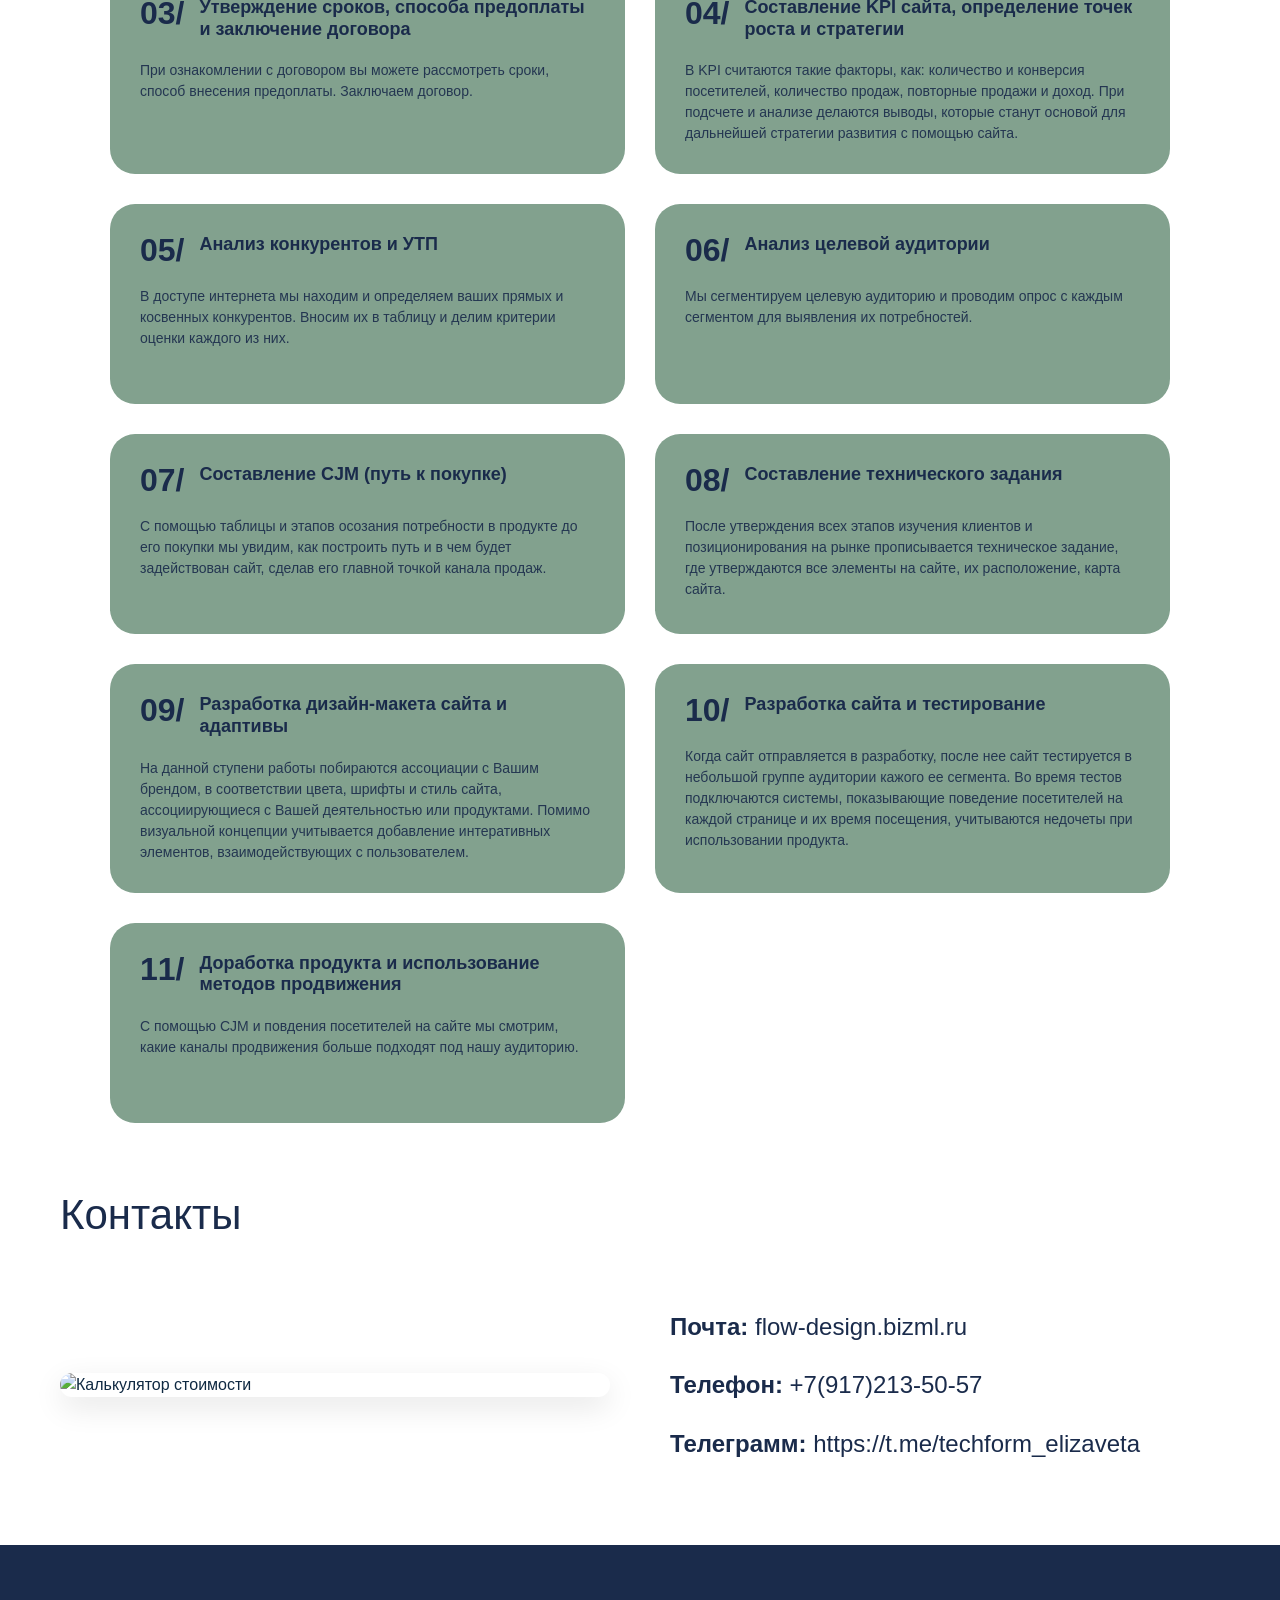
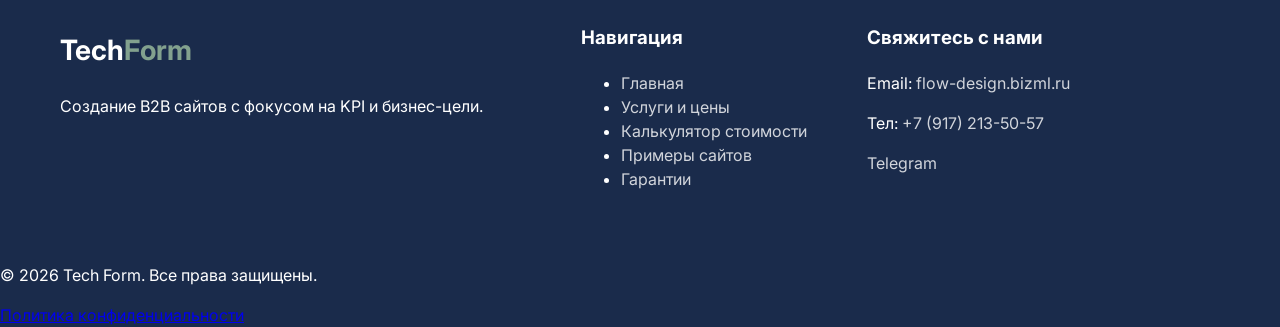
==== commit 4ce455dc: "index.html" ====
--- a/index.html
+++ b/index.html
@@ -625,10 +625,7 @@
 
      <!-- Навигация -->
     <header class="header">
-        <nav class="nav-container">
-            <div class="logo">
-                <img src="https://via.placeholder.com/24" alt="logo">
-                <span>Tech Form</span>
+        <nav class="nav-container"
             </div>
             <div class="nav-links">
                 <a href="#services">Услуги и стоимость</a>
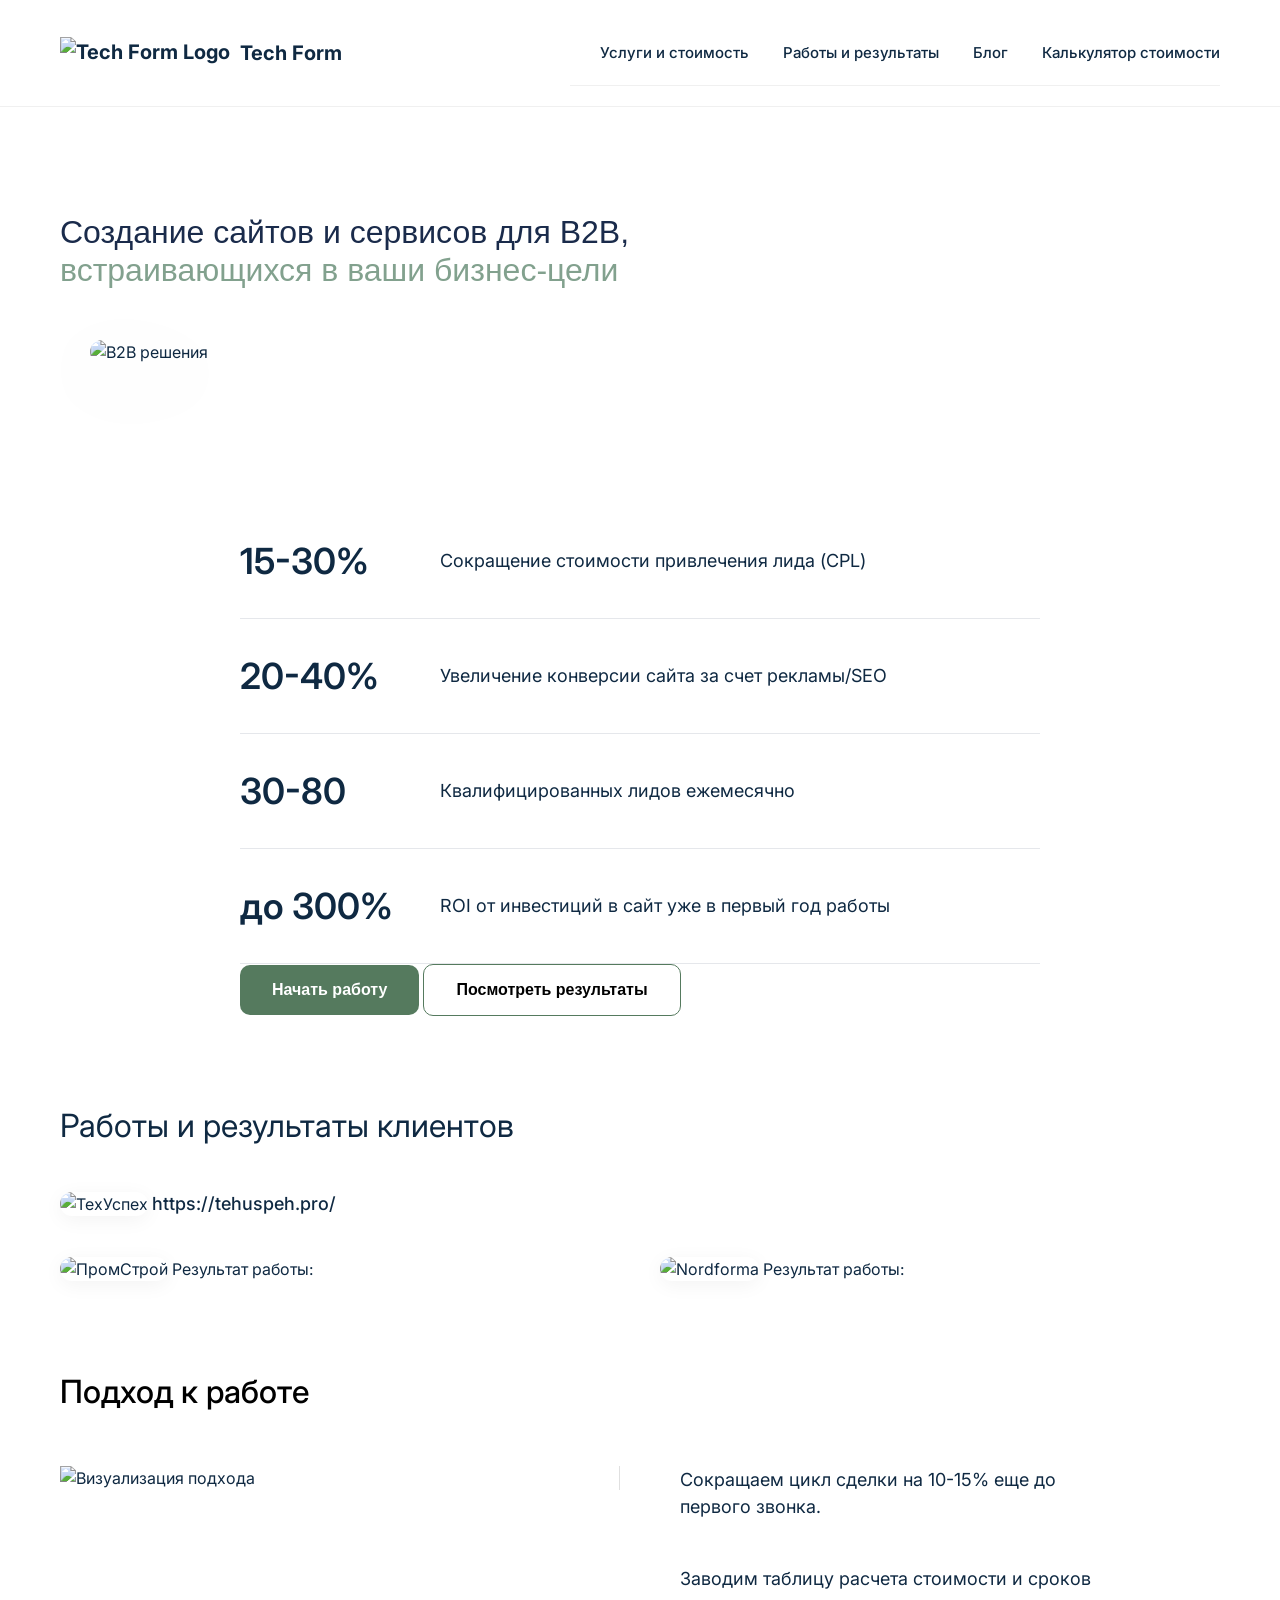
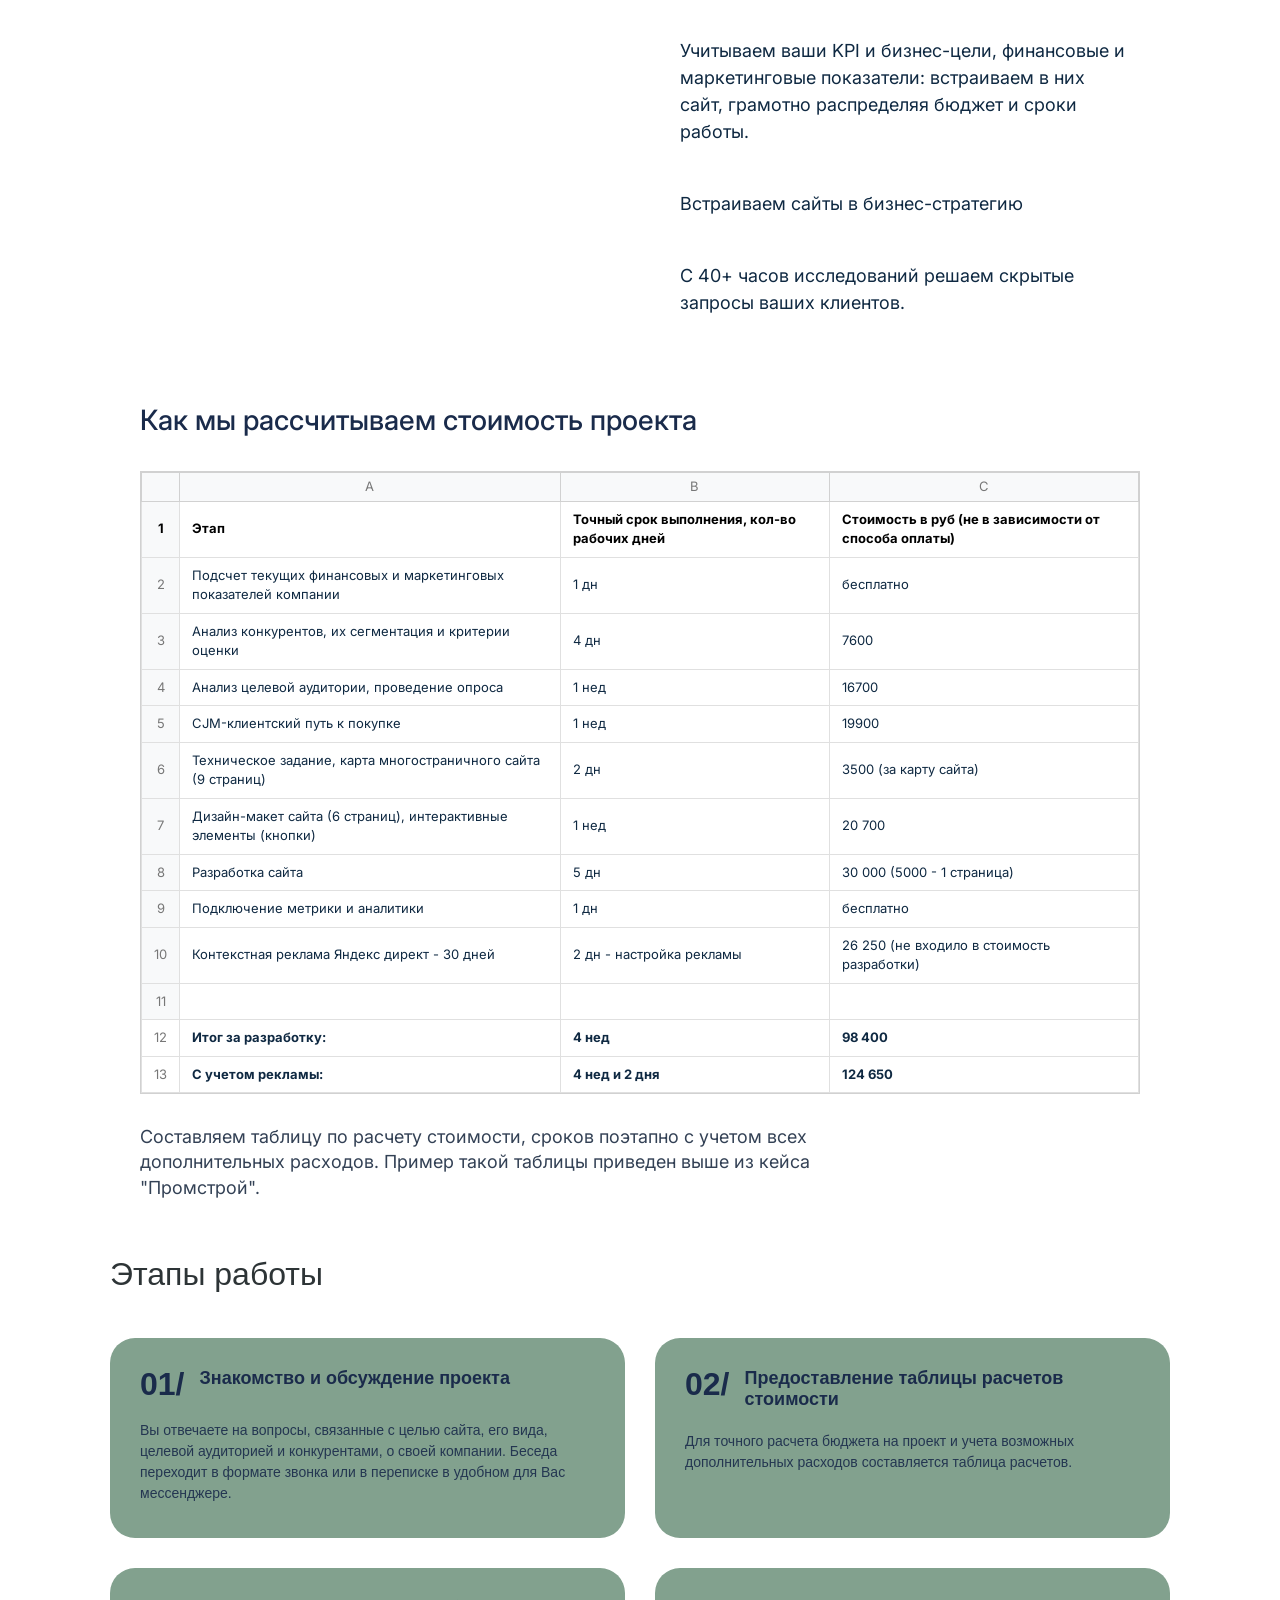
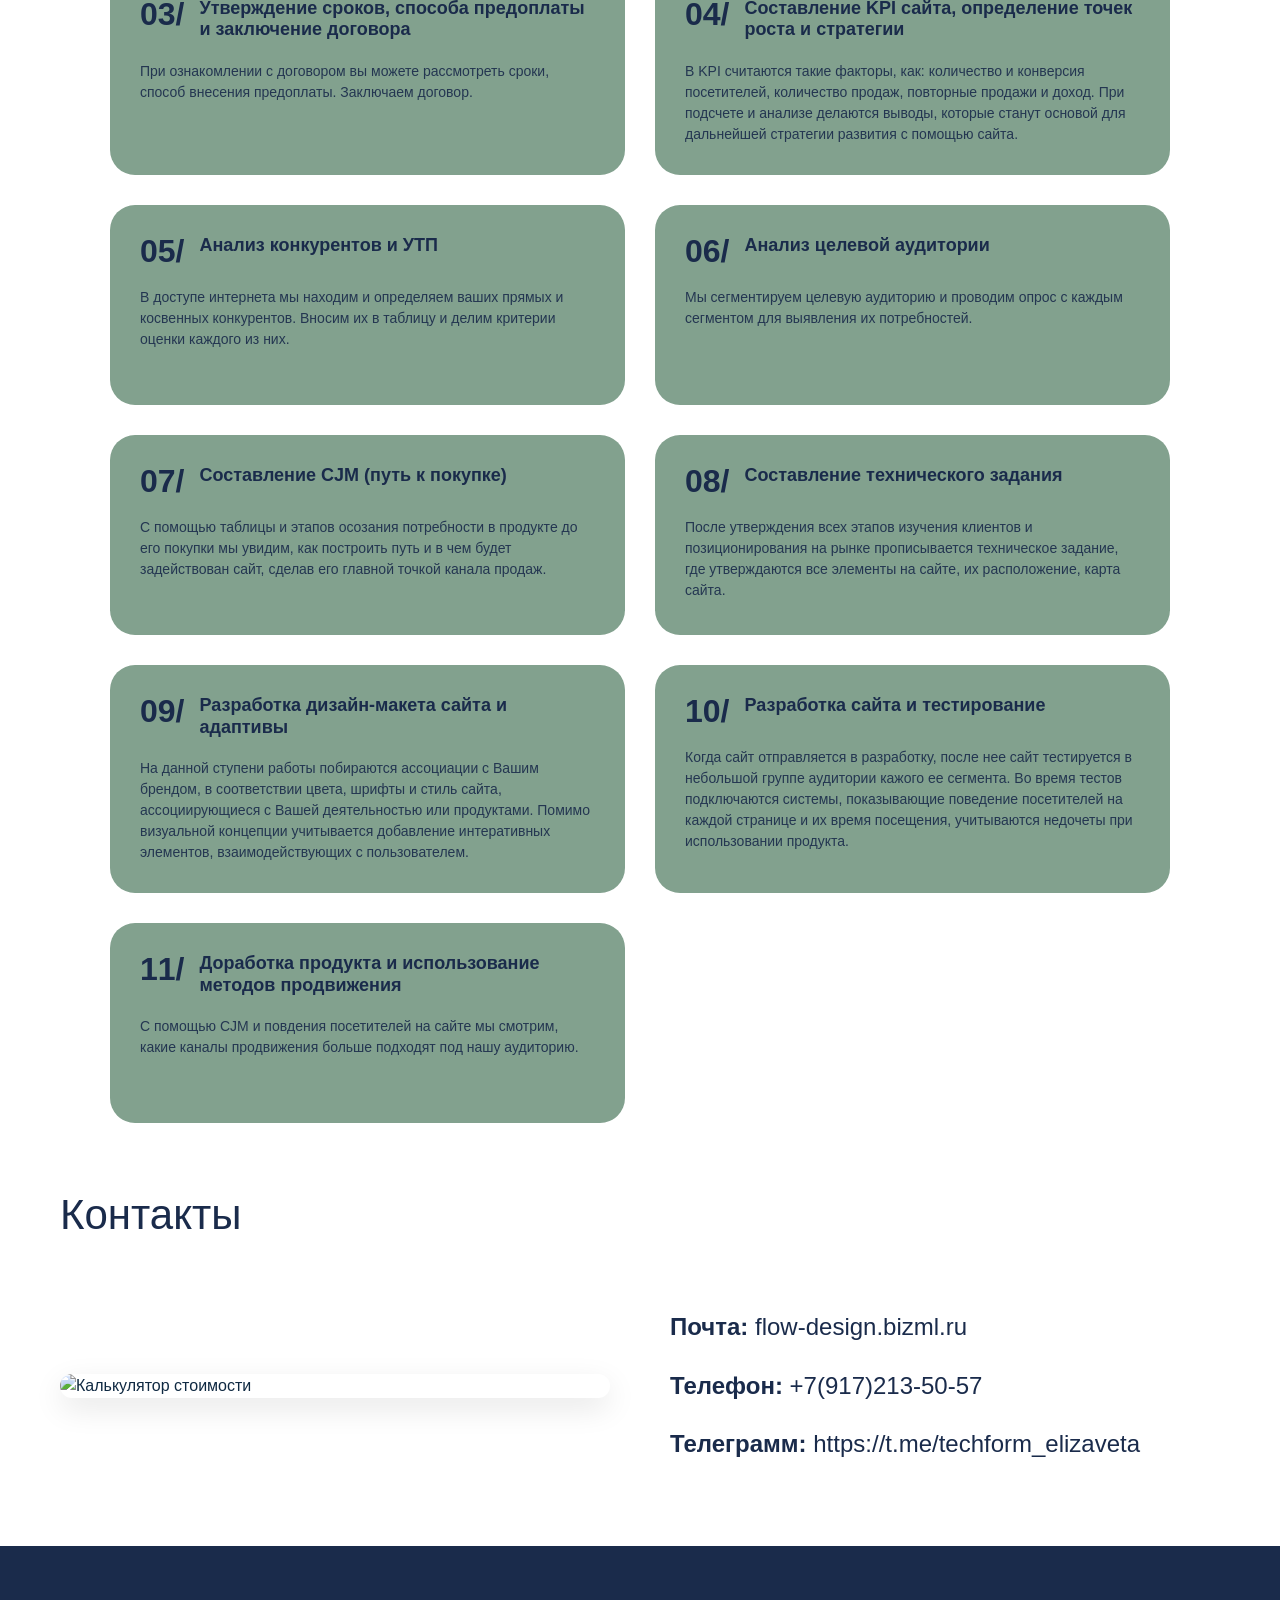
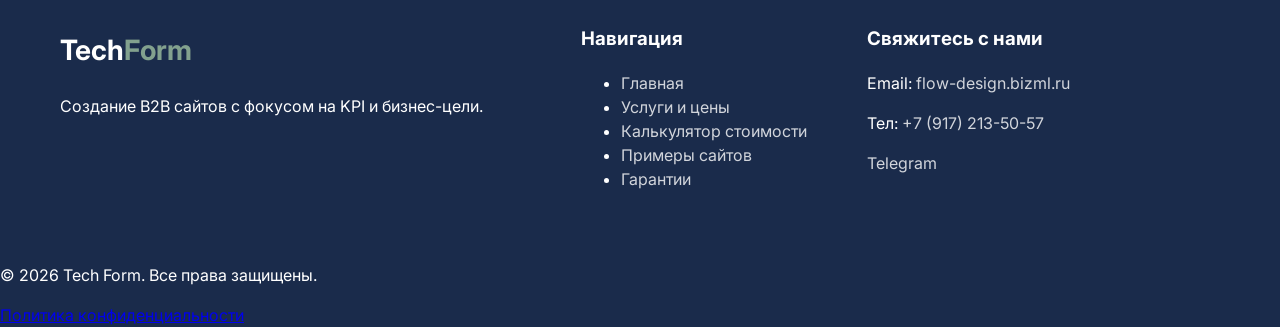
==== commit 08e2acd5: "index.html" ====
--- a/index.html
+++ b/index.html
@@ -625,15 +625,13 @@
 
      <!-- Навигация -->
     <header class="header">
-        <nav class="nav-container"
-            </div>
-            <div class="nav-links">
-                <a href="#services">Услуги и стоимость</a>
-                <a href="#">Работы и результаты</a>
-                <a href="#">Блог</a>
-                <a href="#">Калькулятор стоимости</a>
-            </div>
-        </nav>
+        <nav class="nav">
+  <a href="services.html">Услуги и стоимость</a>
+  <a href="portfolio.html">Работы и результаты</a>
+  <a href="blog.html">Блог</a>
+  <a href="calculator.html">Калькулятор стоимости</a>
+</nav>
+
     </header>
 
   </div>
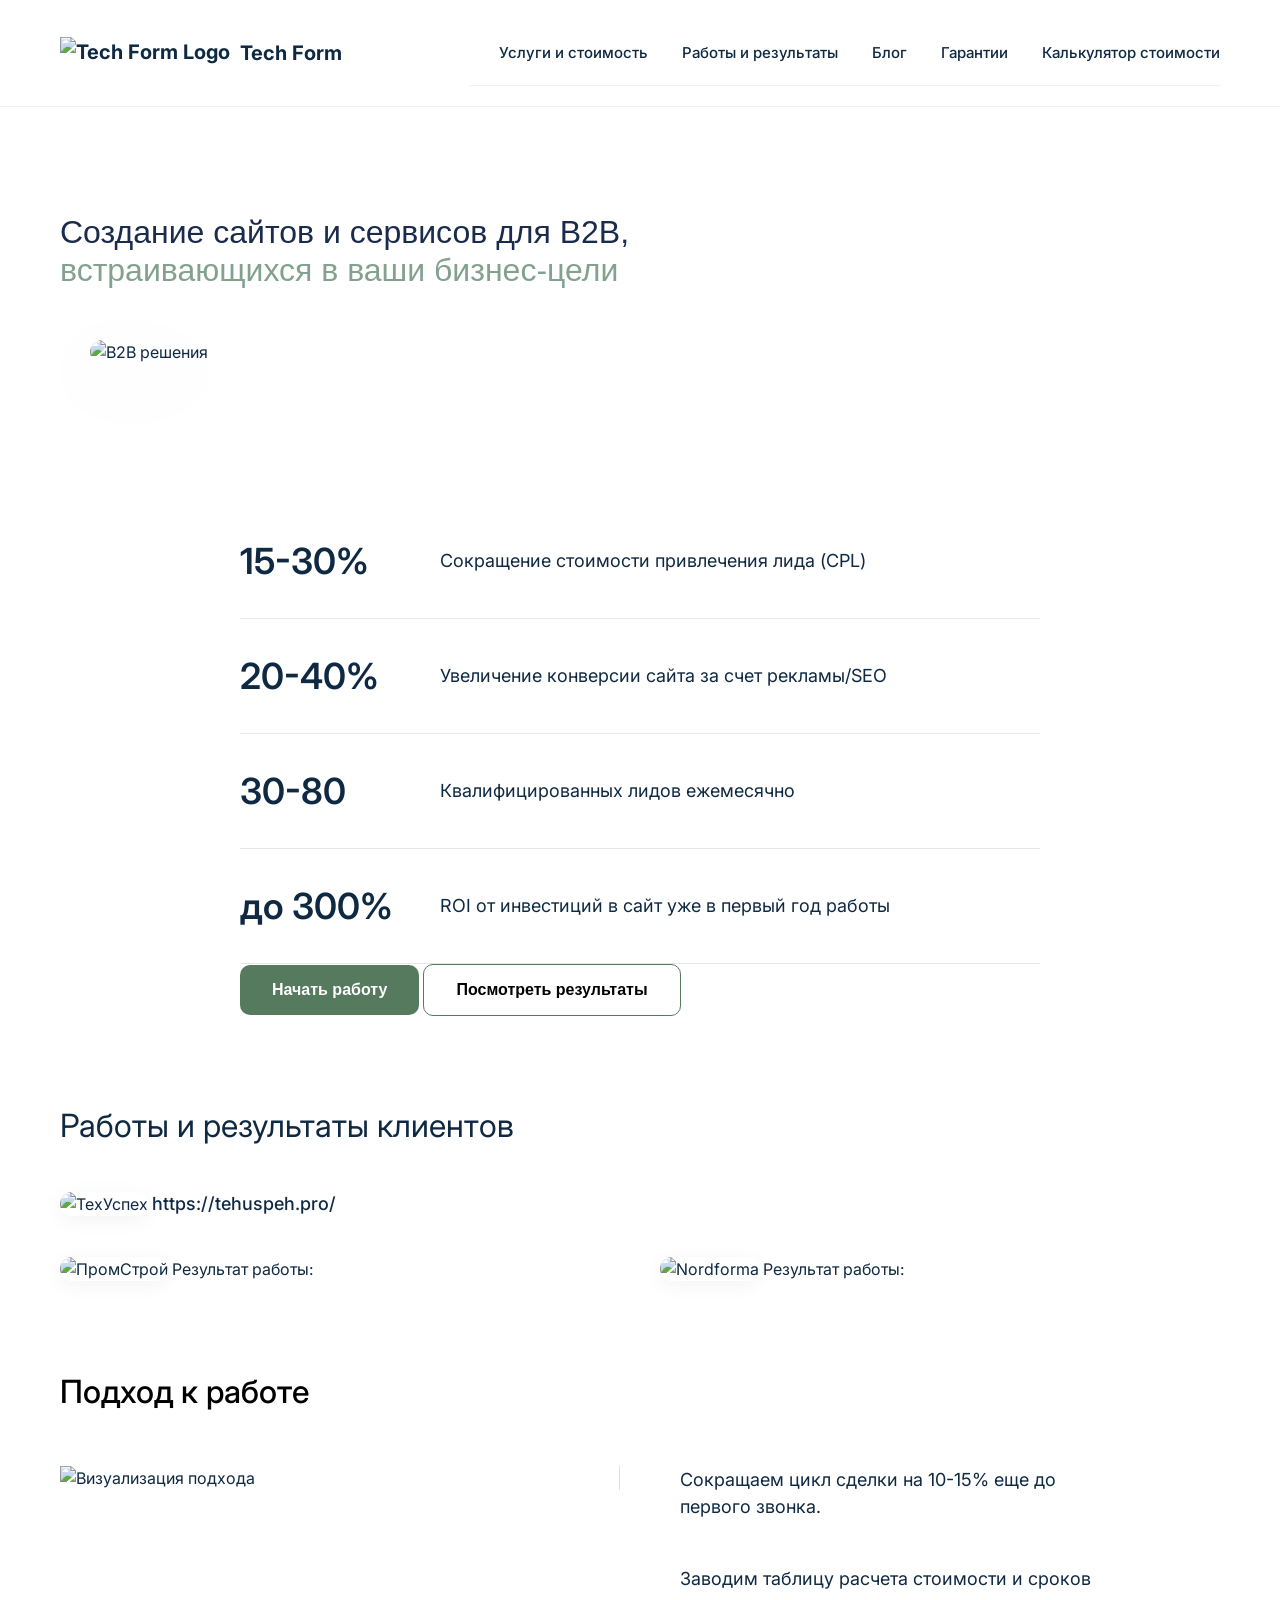
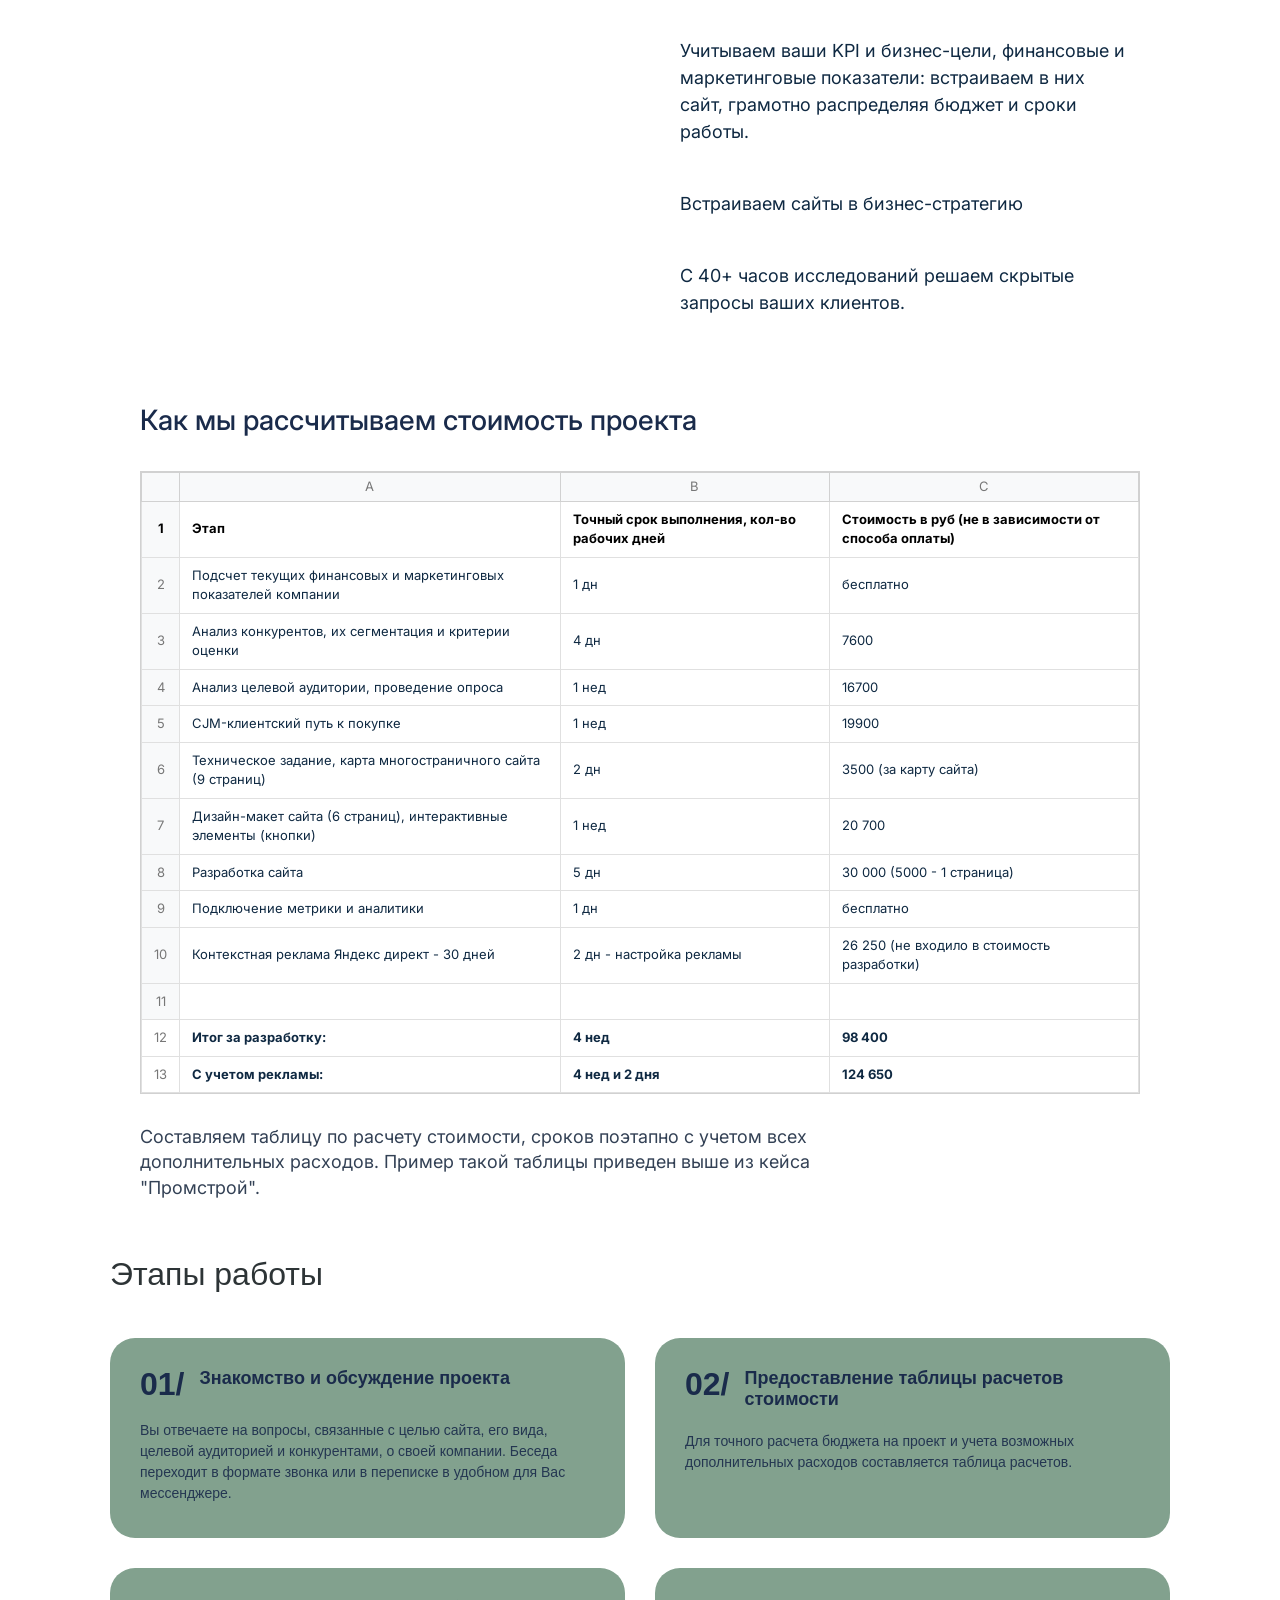
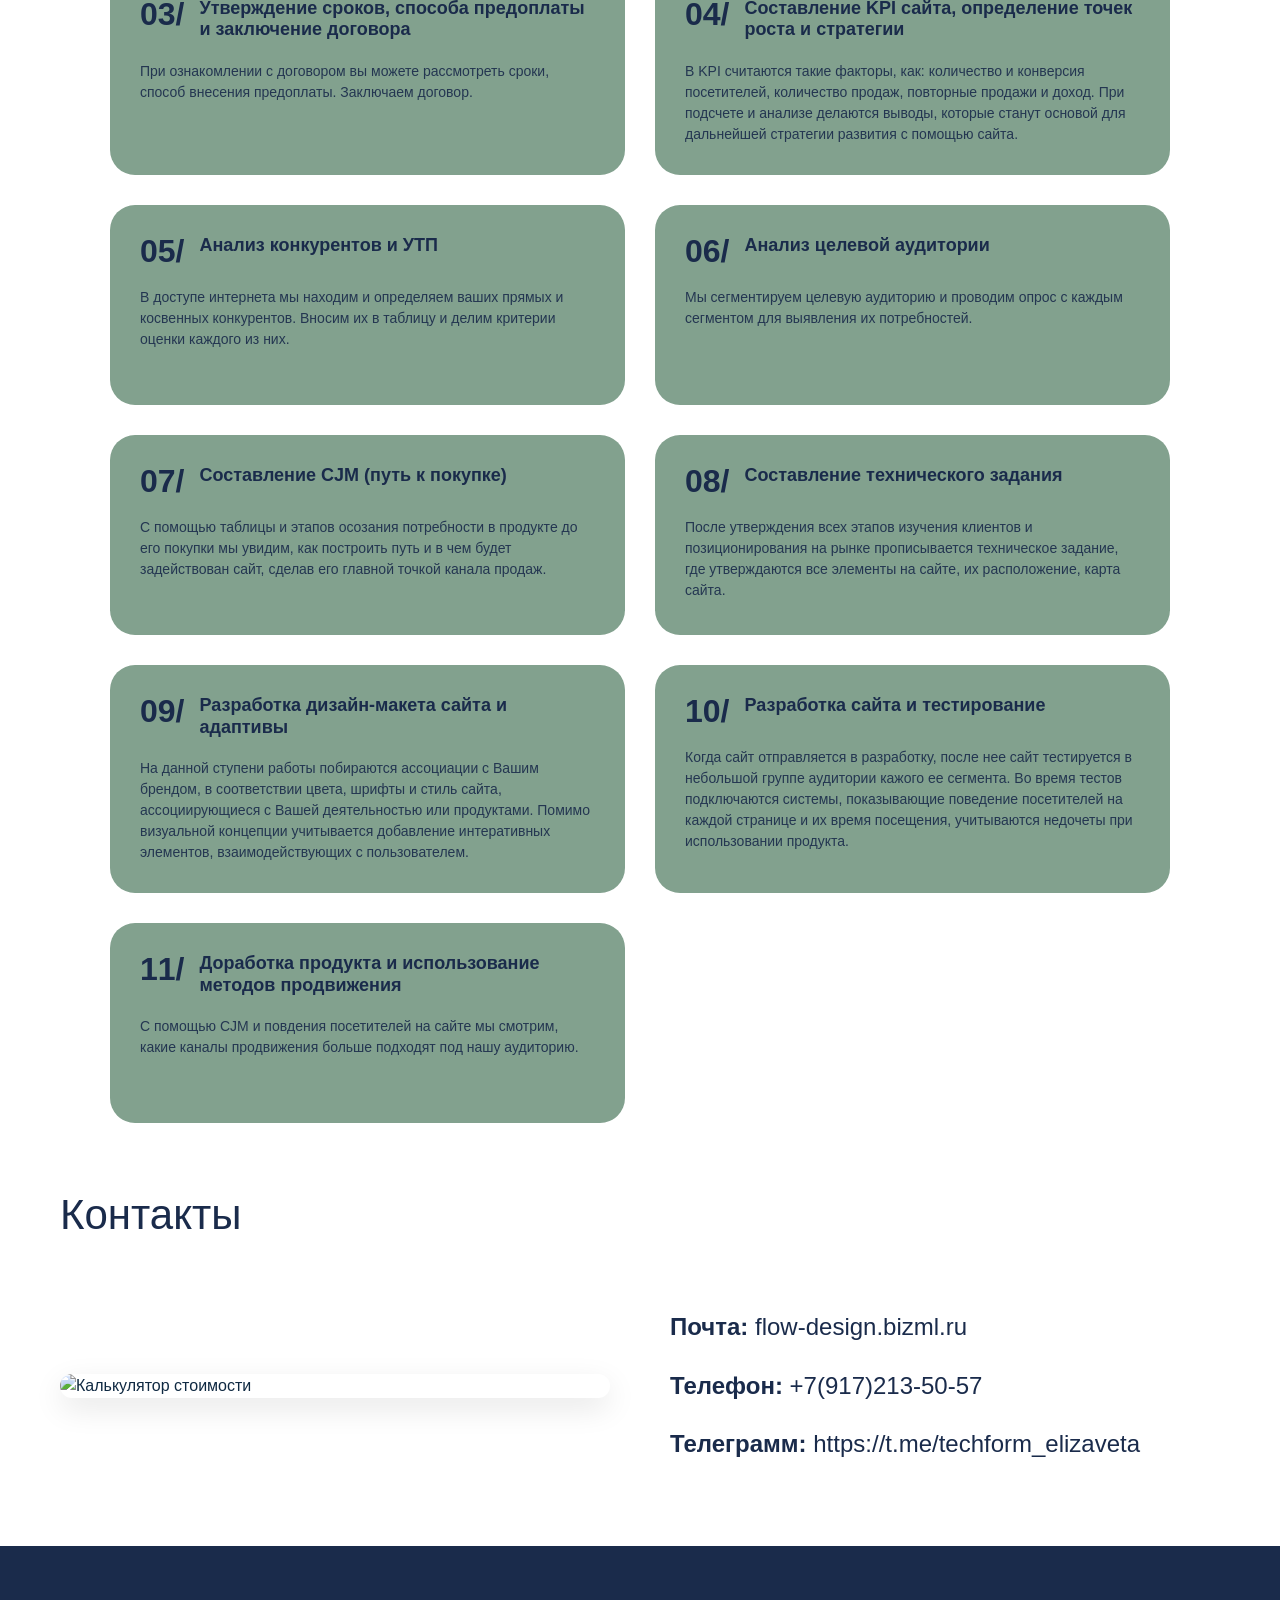
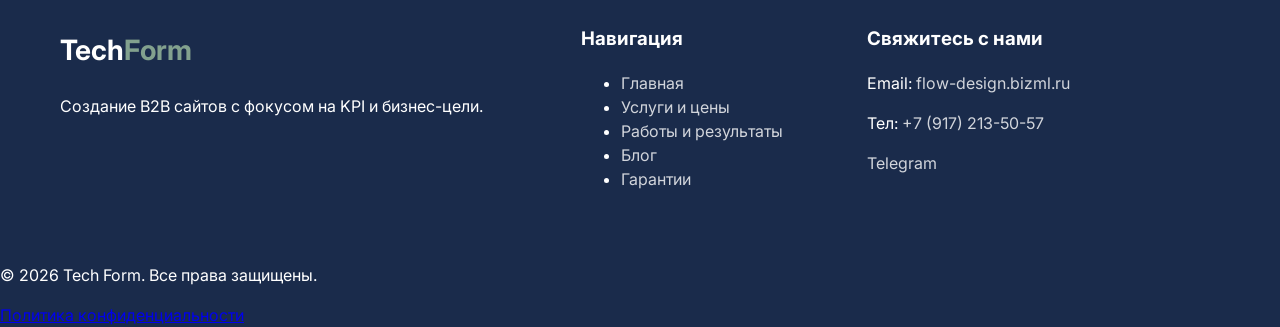
==== commit 991987bb: "index.html" ====
--- a/index.html
+++ b/index.html
@@ -629,6 +629,7 @@
   <a href="services.html">Услуги и стоимость</a>
   <a href="portfolio.html">Работы и результаты</a>
   <a href="blog.html">Блог</a>
+  <a href="garantii.html">Гарантии</a>
   <a href="calculator.html">Калькулятор стоимости</a>
 </nav>
 
@@ -973,11 +974,11 @@
         <div class="footer-section links">
             <h3>Навигация</h3>
             <ul>
-                <li><a href="#">Главная</a></li>
-                <li><a href="#">Услуги и цены</a></li>
-                <li><a href="#">Калькулятор стоимости</a></li>
-                <li><a href="#">Примеры сайтов</a></li>
-                <li><a href="#">Гарантии</a></li>
+                <li><a href="services.html">Главная</a></li>
+                <li><a href="portfolio.html">Услуги и цены</a></li>
+                <li><a href="calculator.html">Работы и результаты</a></li>
+                <li><a href="blog.html">Блог</a></li>
+                <li><a href="garantii.html">Гарантии</a></li>
             </ul>
         </div>
 
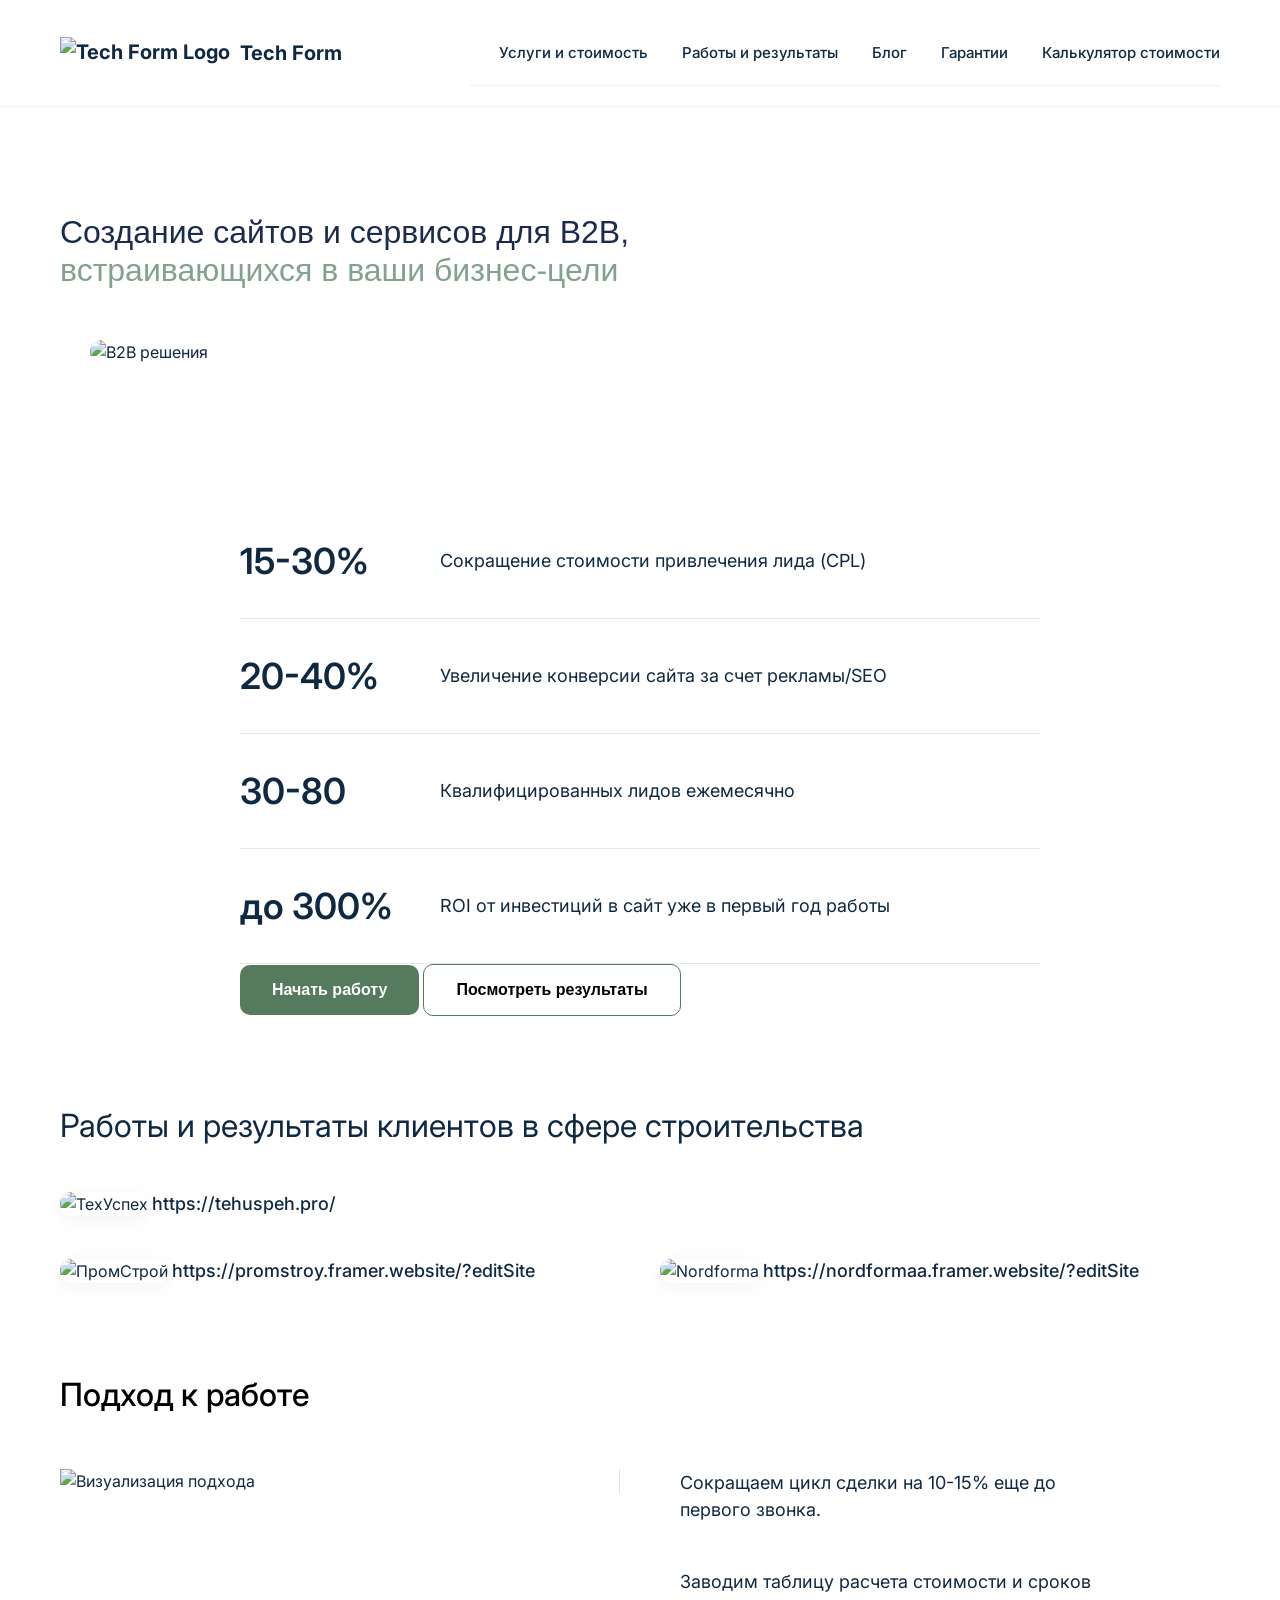
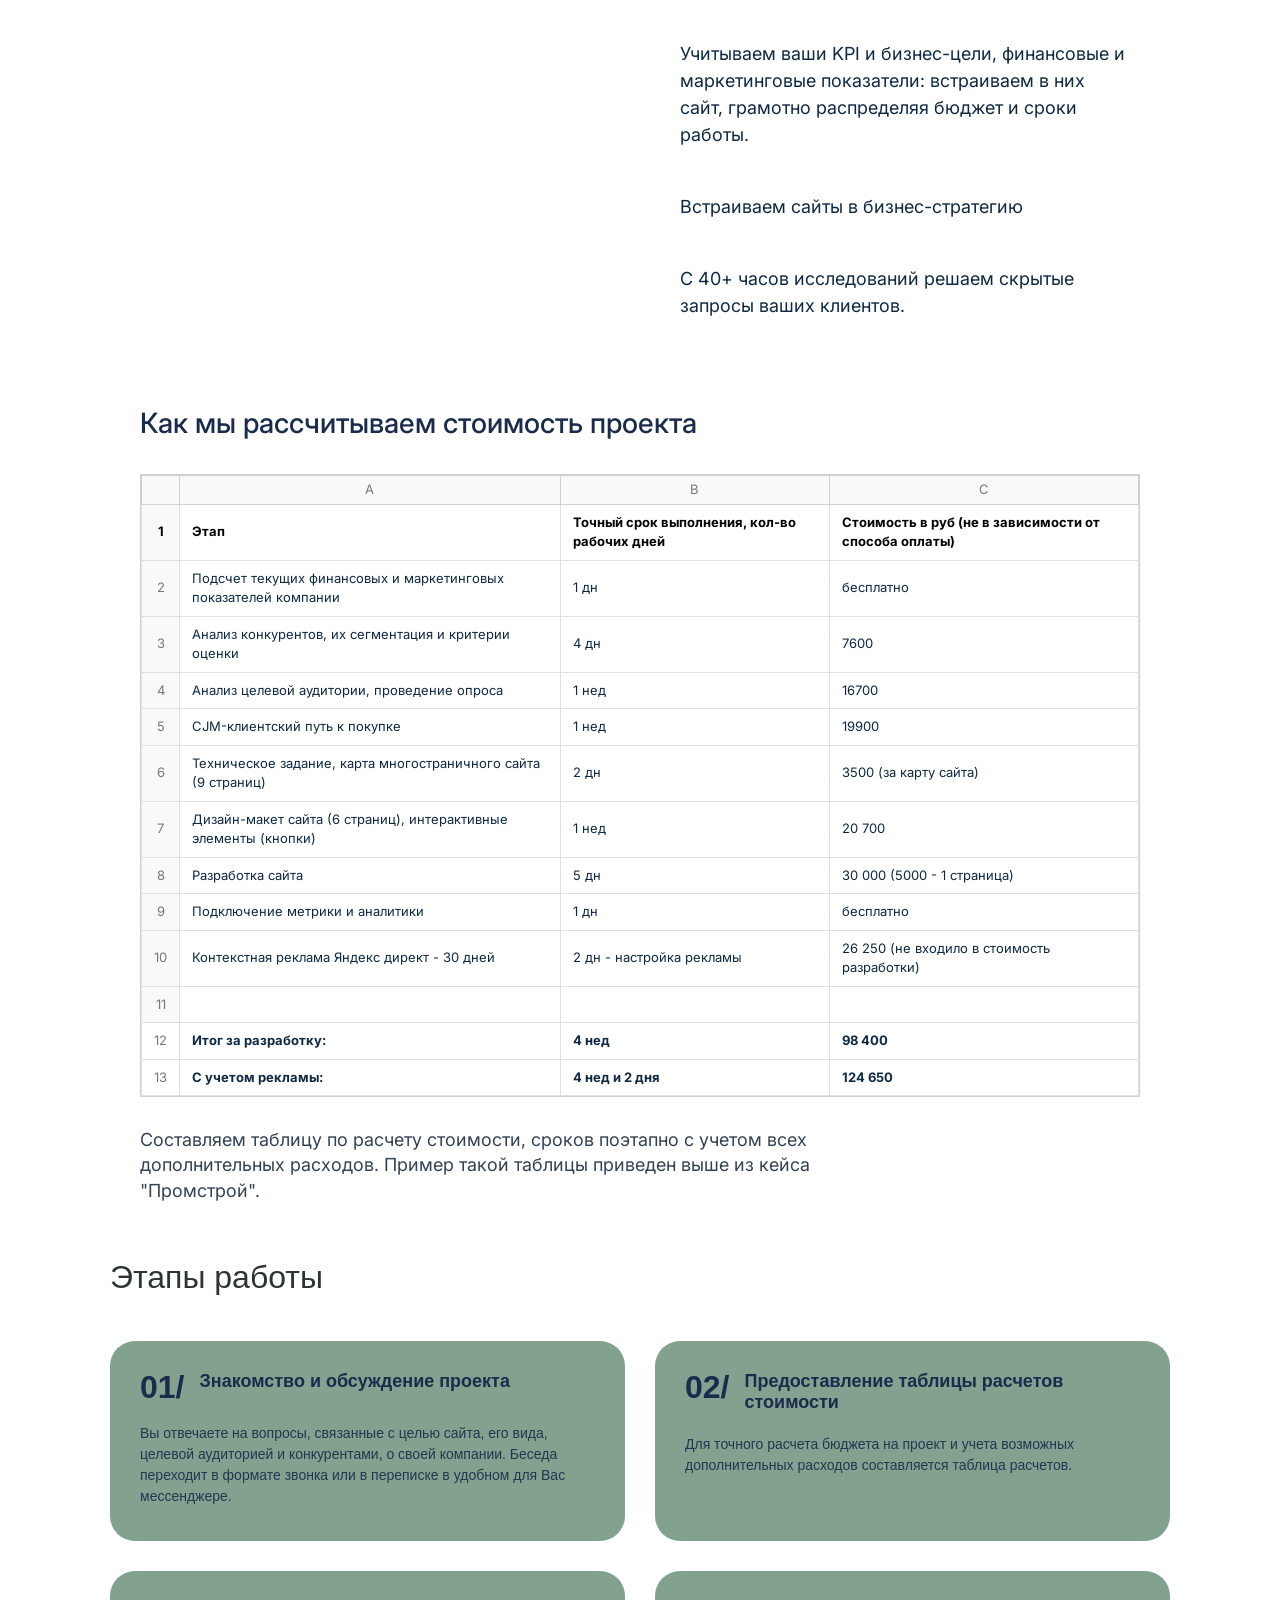
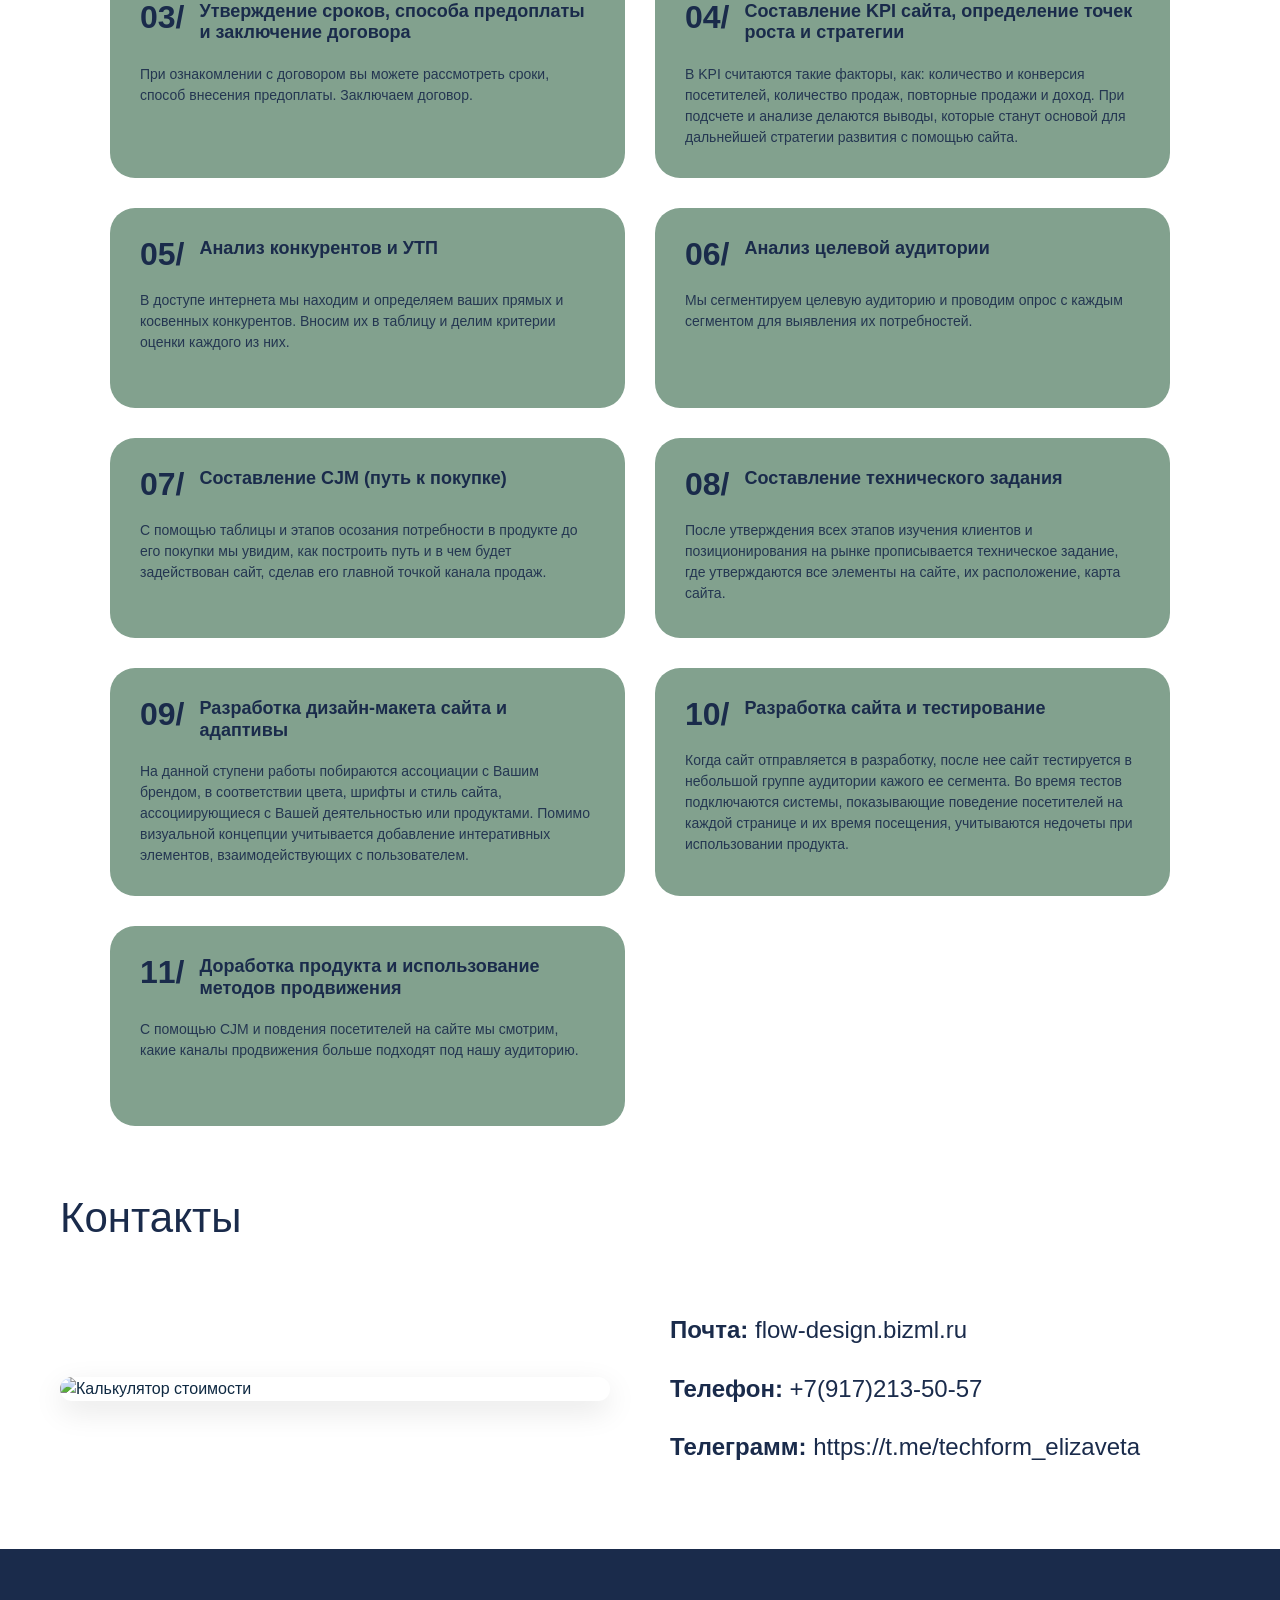
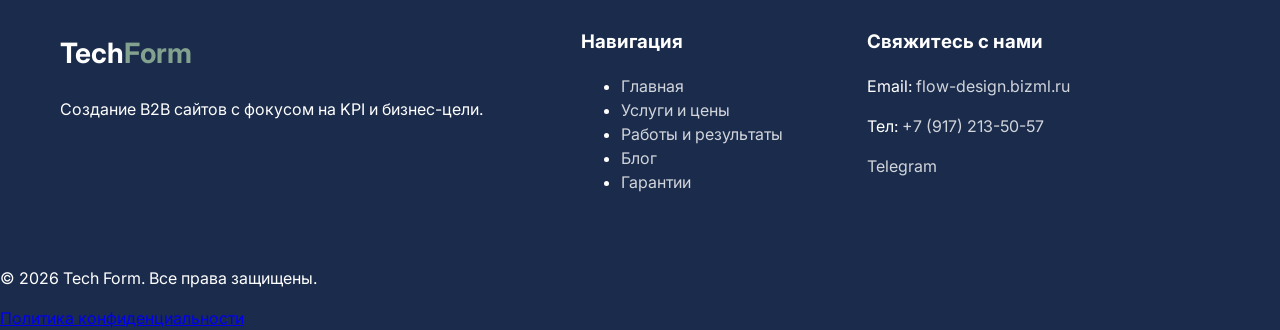
==== commit b0fea99e: "index.html" ====
--- a/index.html
+++ b/index.html
@@ -684,7 +684,7 @@
     </div>
   </section>
   <section class="container">
-  <h2 class="section-title">Работы и результаты клиентов</h2>
+  <h2 class="section-title">Работы и результаты клиентов в сфере строительства</h2>
 
   <div class="portfolio-grid">
     
@@ -697,13 +697,13 @@
     <!-- Нижний левый блок -->
     <div class="portfolio-item">
       <img src="https://res.cloudinary.com/dcettbtpr/image/upload/v1772563663/MacBook_Pro_14__-_53_1_v68zwi.png" alt="ПромСтрой">
-      <span class="result-label">Результат работы:</span>
+      <a href="https://promstroy.framer.website/?editSite" class="portfolio-link" target="_blank">https://promstroy.framer.website/?editSite</a>
     </div>
 
     <!-- Нижний правый блок -->
     <div class="portfolio-item">
       <img src="https://res.cloudinary.com/dcettbtpr/image/upload/v1772563764/MacBook_Pro_14__-_56_1_sxn89d.png" alt="Nordforma">
-      <span class="result-label">Результат работы:</span>
+      <a href="https://nordformaa.framer.website/?editSite" class="portfolio-link" target="_blank">https://nordformaa.framer.website/?editSite</a>
     </div>
 
   </div>
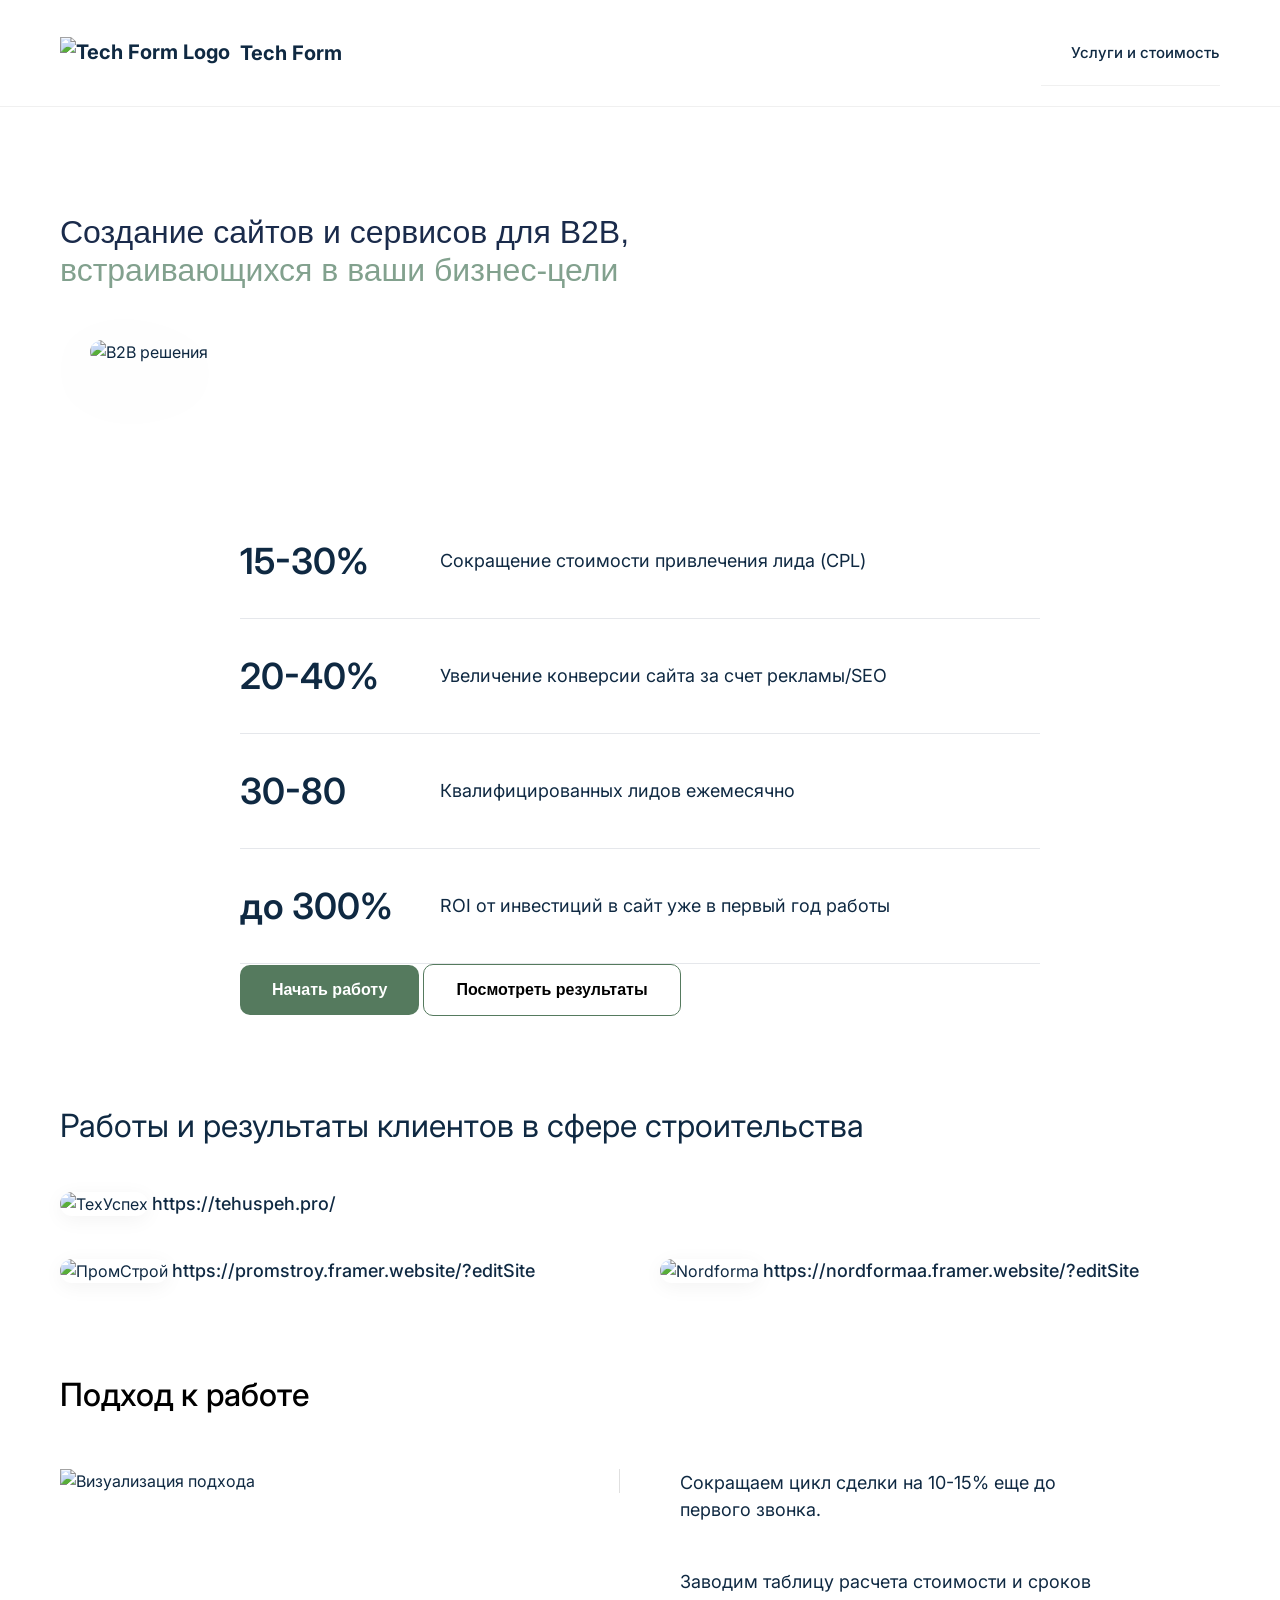
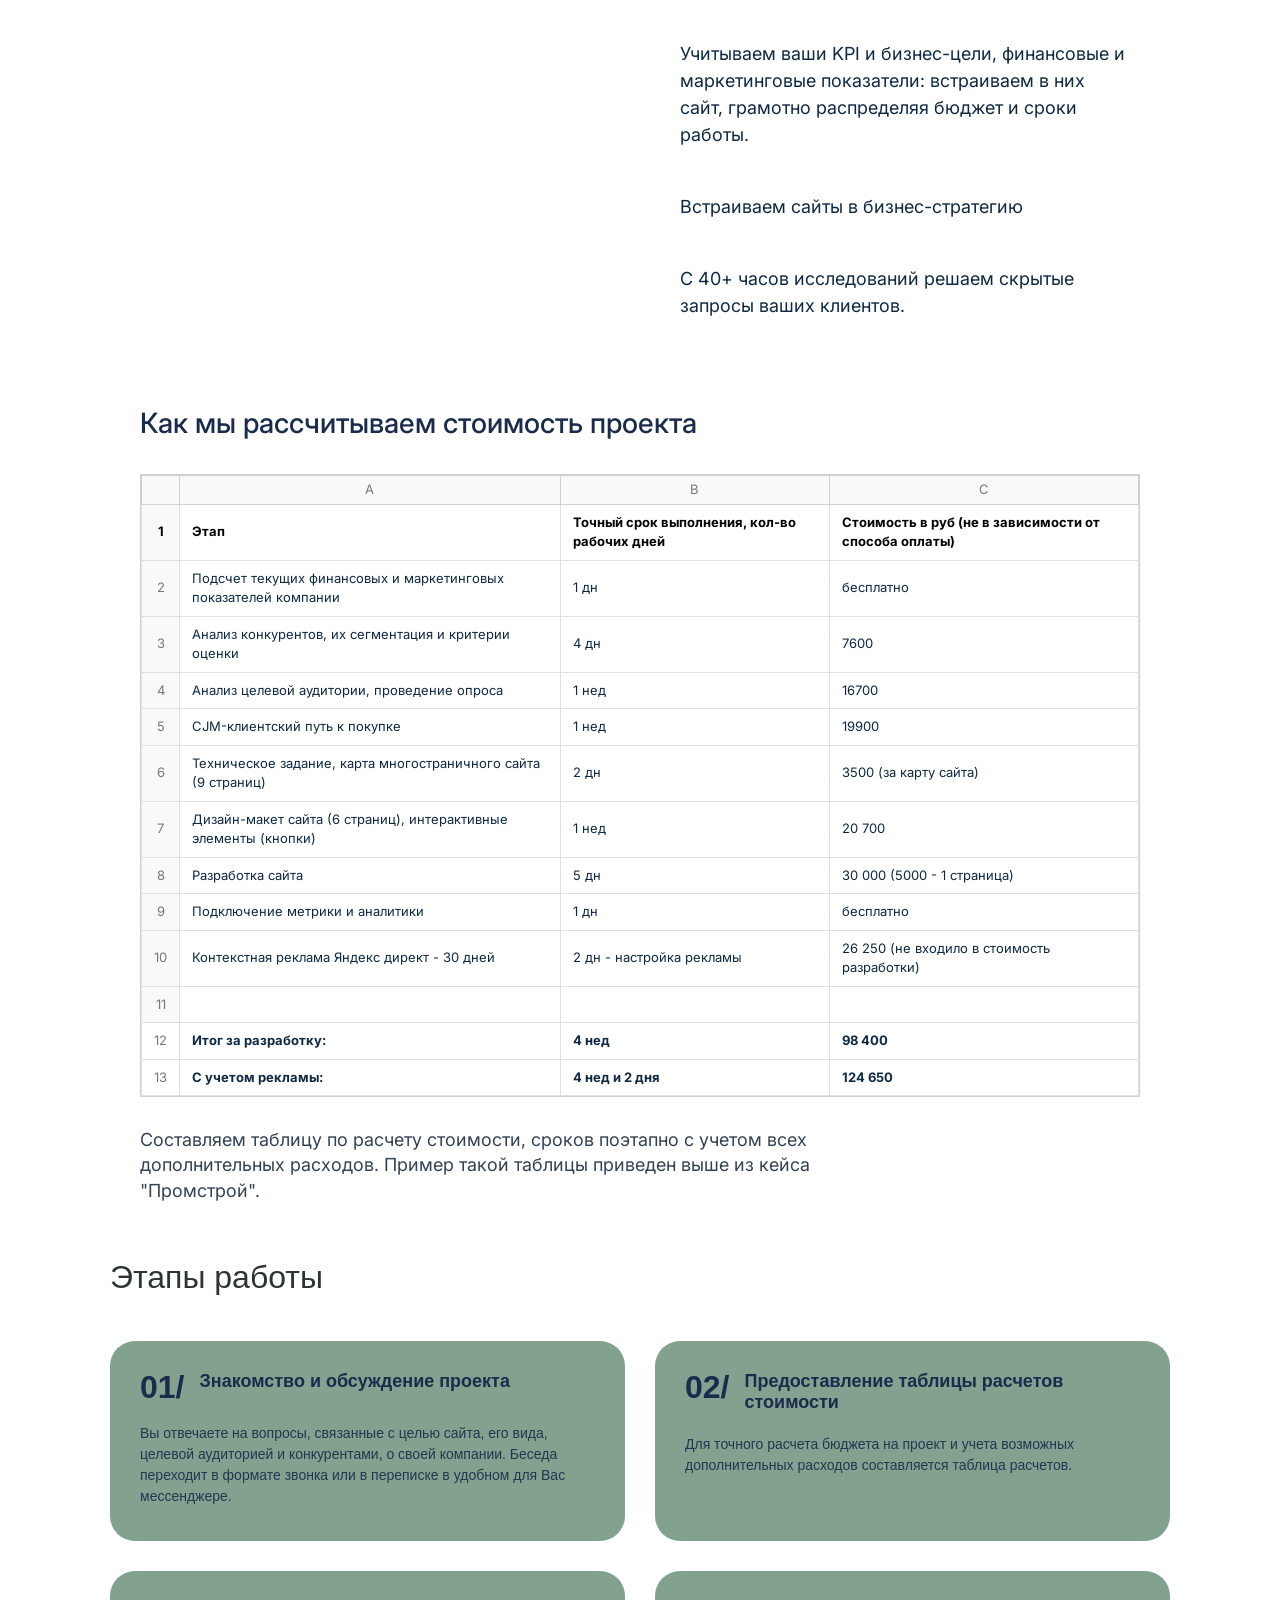
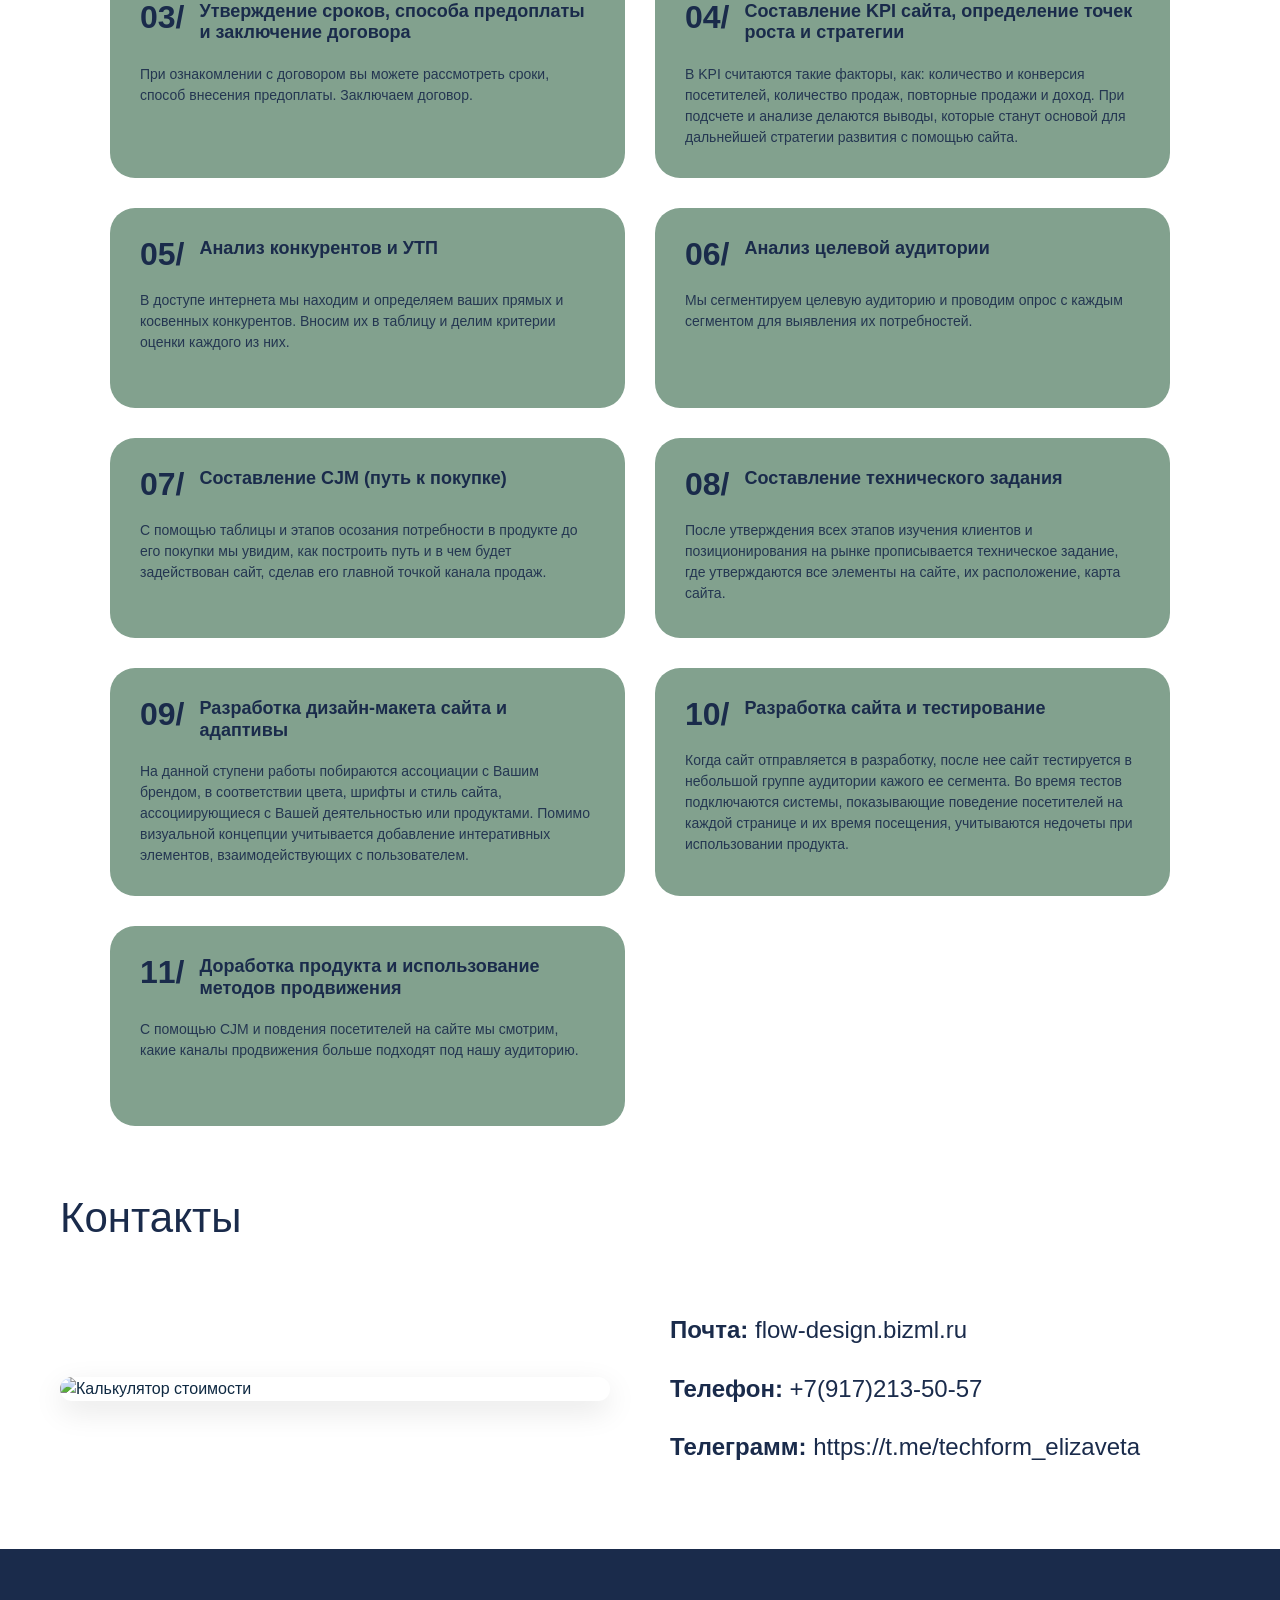
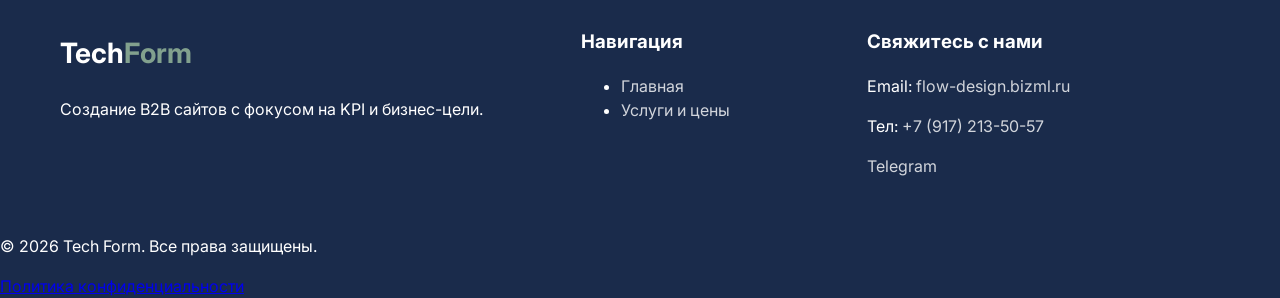
==== commit 8b295488: "index.html" ====
--- a/index.html
+++ b/index.html
@@ -440,7 +440,7 @@
     margin: 0;
     color: #1a2b4b;
 }
-
+  
 /* Описание внутри карточки */
 .step-text {
     font-size: 14px;
@@ -627,10 +627,8 @@
     <header class="header">
         <nav class="nav">
   <a href="services.html">Услуги и стоимость</a>
-  <a href="portfolio.html">Работы и результаты</a>
-  <a href="blog.html">Блог</a>
-  <a href="garantii.html">Гарантии</a>
-  <a href="calculator.html">Калькулятор стоимости</a>
+  
+  
 </nav>
 
     </header>
@@ -976,9 +974,7 @@
             <ul>
                 <li><a href="services.html">Главная</a></li>
                 <li><a href="portfolio.html">Услуги и цены</a></li>
-                <li><a href="calculator.html">Работы и результаты</a></li>
-                <li><a href="blog.html">Блог</a></li>
-                <li><a href="garantii.html">Гарантии</a></li>
+                
             </ul>
         </div>
 
